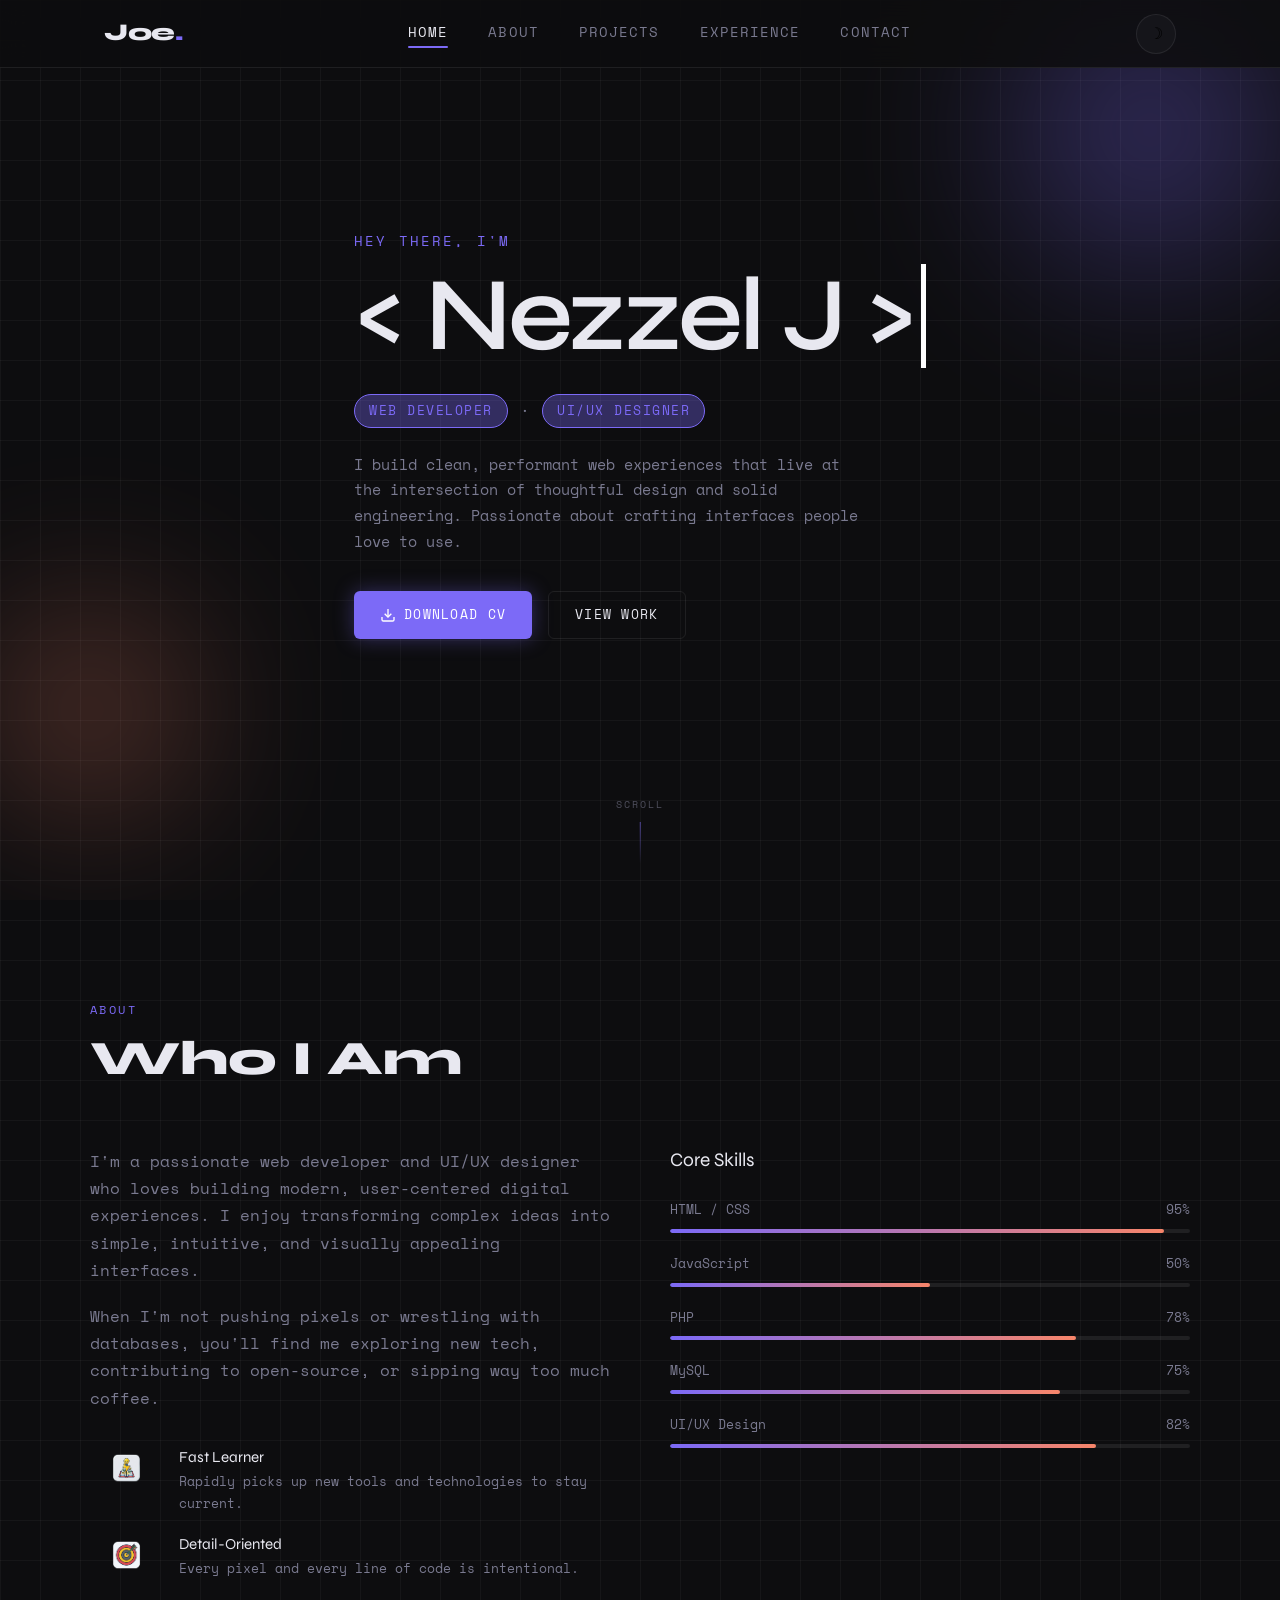
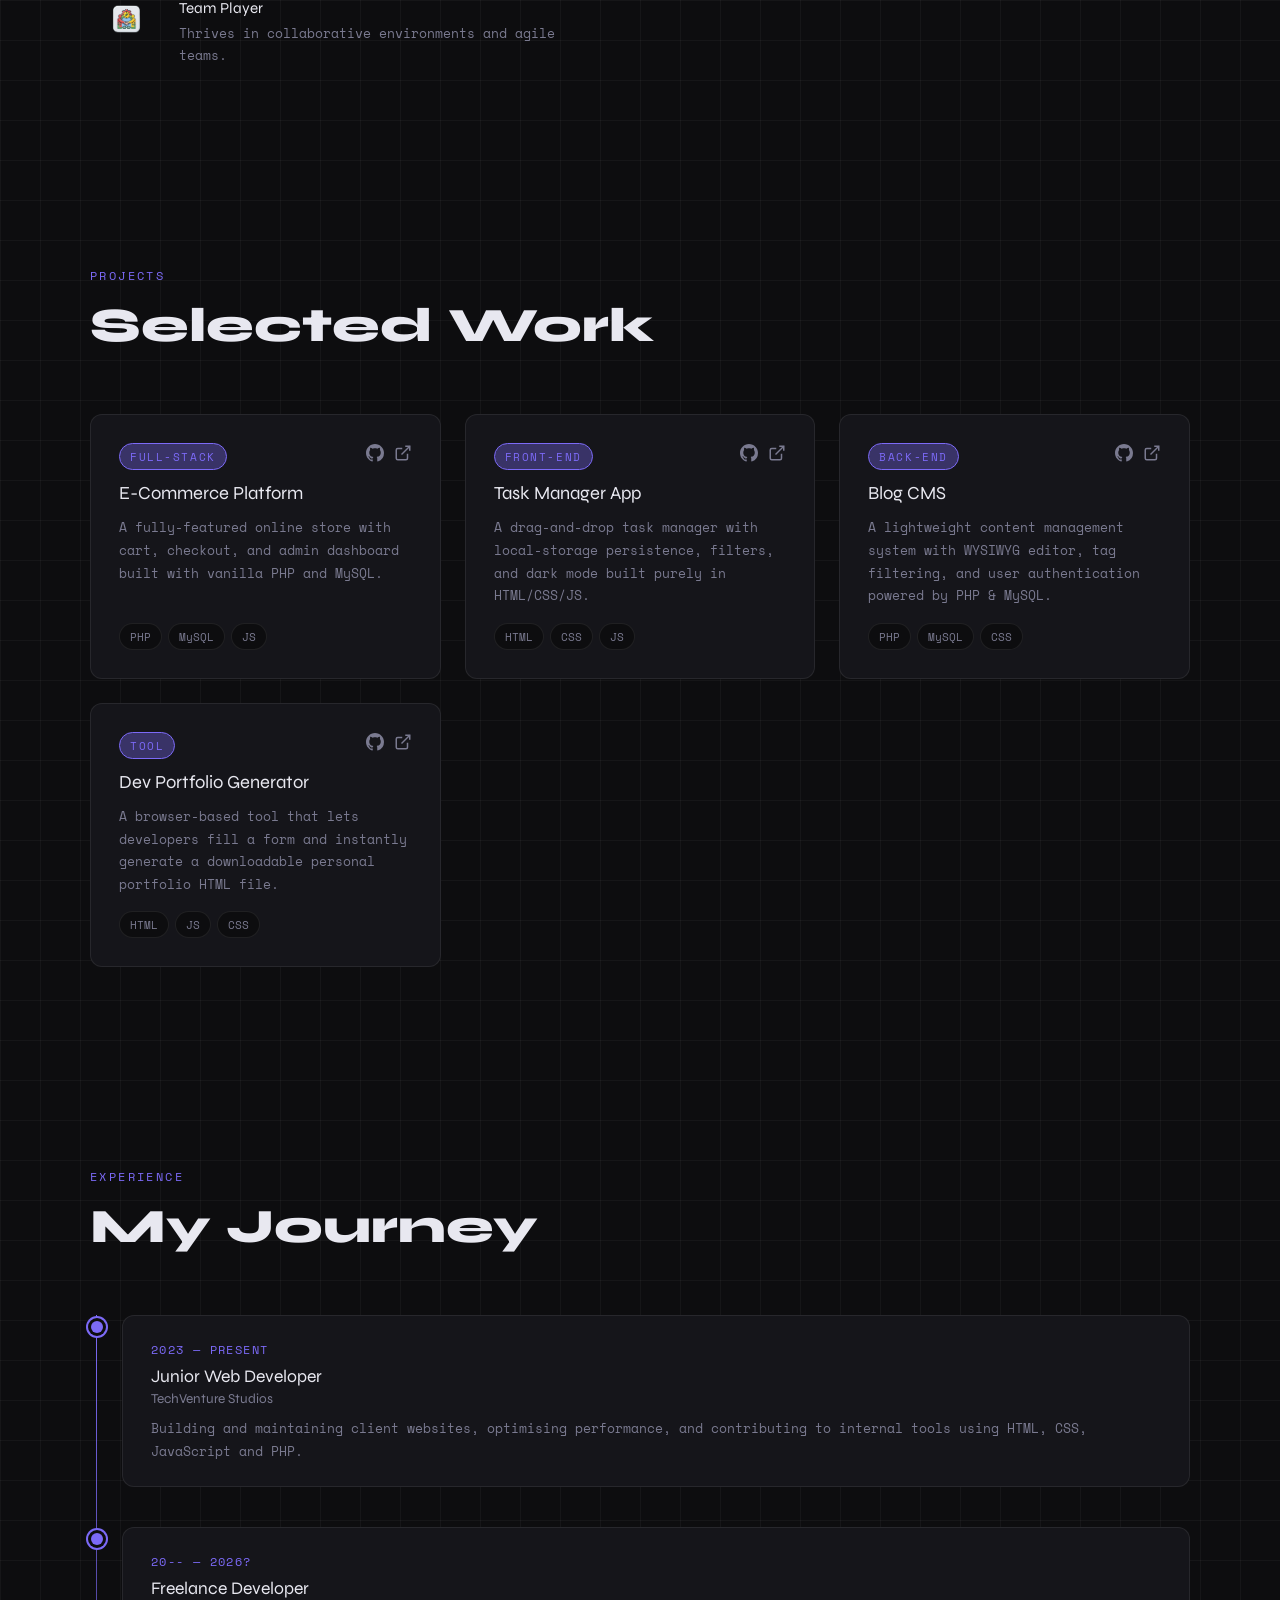
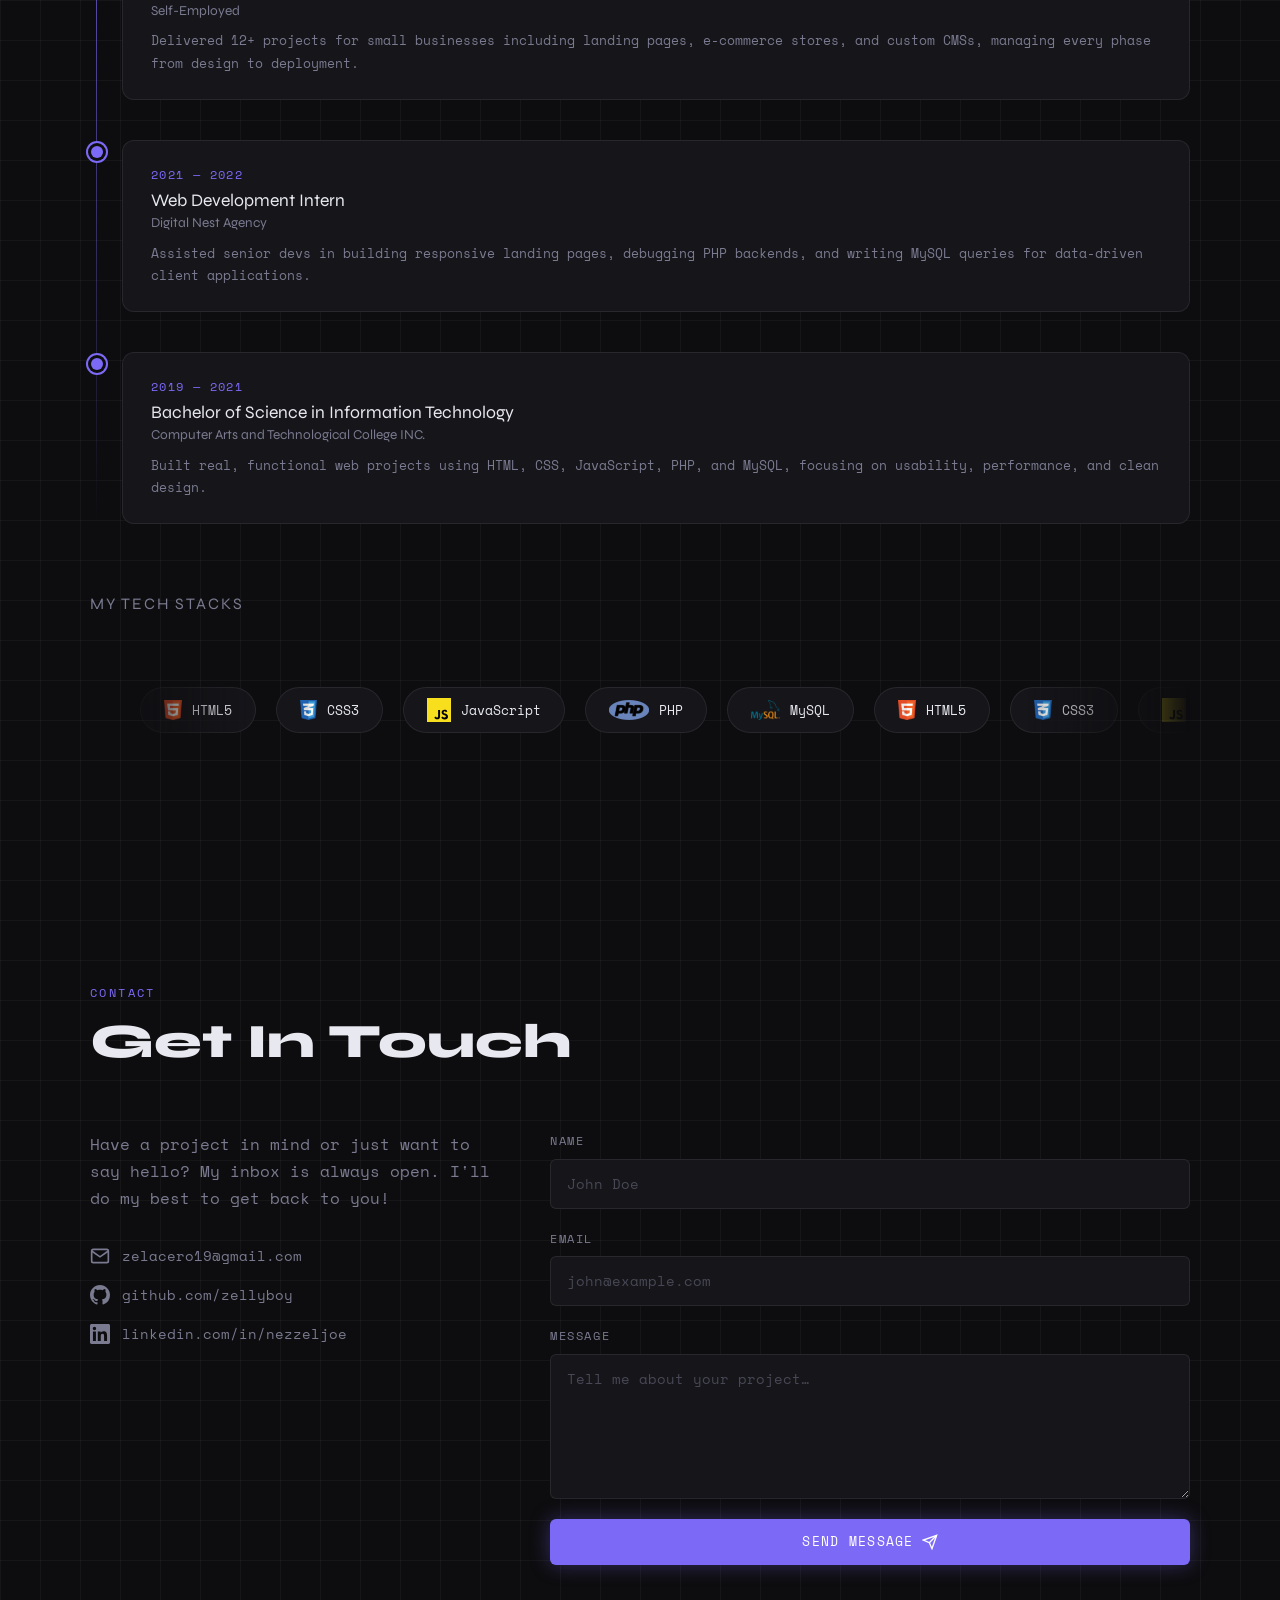
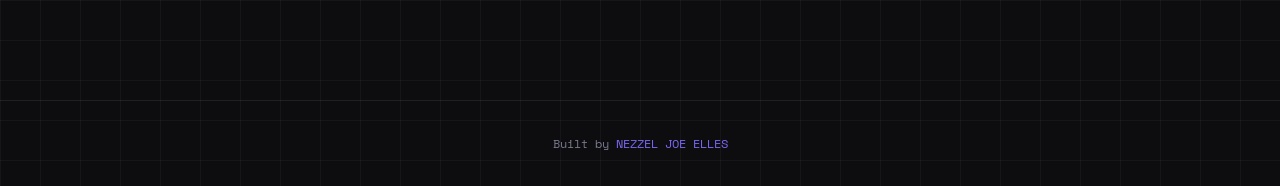
==== index.html @ ae34cb99 "Add files via upload" ====
<!DOCTYPE html>
<html lang="en" data-theme="dark">
<head>
  <meta charset="UTF-8" />
  <meta name="viewport" content="width=device-width, initial-scale=1.0" />
  <title>Nezzel — Portfolio</title>
  <link rel="preconnect" href="https://fonts.googleapis.com" />
  <link rel="preconnect" href="https://fonts.gstatic.com" crossorigin />
  <link href="https://fonts.googleapis.com/css2?family=Space+Mono:ital,wght@0,400;0,700;1,400&family=Syne:wght@400;600;700;800&display=swap" rel="stylesheet" />
  <link rel="stylesheet" href="style.css" />
</head>
<body>

  <!-- ========== NAVIGATION ========== -->
  <header class="navbar" id="navbar">
    <div class="nav-inner">
      <a href="#home" class="nav-logo">Joe<span class="accent">.</span></a>

      <!-- Desktop nav links -->
      <nav class="nav-links" id="nav-links">
        <a href="#home"       class="nav-link active">Home</a>
        <a href="#about"      class="nav-link">About</a>
        <a href="#projects"   class="nav-link">Projects</a>
        <a href="#experience" class="nav-link">Experience</a>
        <a href="#contact"    class="nav-link">Contact</a>
      </nav>

      <div class="nav-actions">
        <!-- Light / Dark toggle -->
        <button class="theme-toggle" id="themeToggle" aria-label="Toggle theme">
          <span class="toggle-icon sun">☀</span>
          <span class="toggle-icon moon">☽</span>
        </button>

        <!-- Hamburger for mobile -->
        <button class="hamburger" id="hamburger" aria-label="Open menu">
          <span></span><span></span><span></span>
        </button>
      </div>
    </div>
  </header>

  <!-- ========== HOME ========== -->
  <section class="section hero" id="home">
    <!-- Decorative blobs -->
    <div class="blob blob-1"></div>
    <div class="blob blob-2"></div>

    <div class="hero-content reveal">
      <p class="hero-greeting">Hey there, I'm</p>
      <h1 class="hero-name"> &lt; Nezzel J &gt;<span class="accent">_</span></h1>
      <div class="hero-role">
        <span class="role-tag">Web Developer</span>
        <span class="role-divider">·</span>
        <span class="role-tag">UI/UX Designer</span>
      </div>
      <p class="hero-bio">
        I build clean, performant web experiences that live at the intersection
        of thoughtful design and solid engineering. Passionate about crafting
        interfaces people love to use.
      </p>
      <div class="hero-actions">
        <a href="#" class="btn btn-primary" download>
          <svg width="16" height="16" viewBox="0 0 24 24" fill="none" stroke="currentColor" stroke-width="2"><path d="M21 15v4a2 2 0 0 1-2 2H5a2 2 0 0 1-2-2v-4"/><polyline points="7 10 12 15 17 10"/><line x1="12" y1="15" x2="12" y2="3"/></svg>
          Download CV
        </a>
        <a href="#projects" class="btn btn-outline">View Work</a>
      </div>
    </div>

    <!-- Scroll hint -->
    <div class="scroll-hint">
      <span>scroll</span>
      <div class="scroll-line"></div>
    </div>
  </section>

  <!-- ========== ABOUT ========== -->
  <section class="section" id="about">
    <div class="container">
      <div class="section-header reveal">
        <span class="section-label">About</span>
        <h2 class="section-title">Who I Am</h2>
      </div>

      <div class="about-grid">
        <div class="about-text reveal">
          <p>
            I'm a passionate web developer and UI/UX designer who loves building modern, user-centered digital experiences. I enjoy transforming complex ideas into simple, intuitive, and visually appealing interfaces.
          </p>
          <p>
            When I'm not pushing pixels or wrestling with databases, you'll find me exploring new
            tech, contributing to open-source, or sipping way too much coffee.
          </p>

          <div class="strengths">
            <div class="strength-item reveal">
              <!--<div class="strength-icon">⚡</div>-->
              <img src="src/fastlearner.png" style="height: 40px;" class="fastlearner-icon">
              <div>
                <h4>Fast Learner</h4>
                <p>Rapidly picks up new tools and technologies to stay current.</p>
              </div>
            </div>
            <div class="strength-item reveal">
              <!--<div class="strength-icon">🎯</div>-->
                <img src="src/detailoriented.png" style="height: 40px; margin: 0;" class="fastlearner-icon">
              <div>
                <h4>Detail-Oriented</h4>
                <p>Every pixel and every line of code is intentional.</p>
              </div>
            </div>
            <div class="strength-item reveal">
              <!--<div class="strength-icon">🤝</div>-->
                <img src="src/teamplayer.png" style="height: 40px;" class="fastlearner-icon">
              <div>
                <h4>Team Player</h4>
                <p>Thrives in collaborative environments and agile teams.</p>
              </div>
            </div>
          </div>
        </div>

        <div class="about-skills reveal">
          <h3>Core Skills</h3>
          <div class="skill-bars">
            <div class="skill-bar">
              <div class="skill-info"><span>HTML / CSS</span><span>95%</span></div>
              <div class="bar-track"><div class="bar-fill" data-width="95"></div></div>
            </div>
            <div class="skill-bar">
              <div class="skill-info"><span>JavaScript</span><span>50%</span></div>
              <div class="bar-track"><div class="bar-fill" data-width="50"></div></div>
            </div>
            <div class="skill-bar">
              <div class="skill-info"><span>PHP</span><span>78%</span></div>
              <div class="bar-track"><div class="bar-fill" data-width="78"></div></div>
            </div>
            <div class="skill-bar">
              <div class="skill-info"><span>MySQL</span><span>75%</span></div>
              <div class="bar-track"><div class="bar-fill" data-width="75"></div></div>
            </div>
            <div class="skill-bar">
              <div class="skill-info"><span>UI/UX Design</span><span>82%</span></div>
              <div class="bar-track"><div class="bar-fill" data-width="82"></div></div>
            </div>
          </div>
        </div>
      </div>
    </div>
  </section>

  <!-- ========== PROJECTS ========== -->
  <section class="section" id="projects">
    <div class="container">
      <div class="section-header reveal">
        <span class="section-label">Projects</span>
        <h2 class="section-title">Selected Work</h2>
      </div>

      <div class="projects-grid">

        <article class="project-card reveal">
          <div class="card-top">
            <span class="card-category">Full-Stack</span>
            <div class="card-links">
              <a href="#" aria-label="GitHub" class="card-icon-link">
                <svg width="18" height="18" viewBox="0 0 24 24" fill="currentColor"><path d="M12 0C5.37 0 0 5.37 0 12c0 5.31 3.435 9.795 8.205 11.385.6.105.825-.255.825-.57 0-.285-.015-1.23-.015-2.235-3.015.555-3.795-.735-4.035-1.41-.135-.345-.72-1.41-1.23-1.695-.42-.225-1.02-.78-.015-.795.945-.015 1.62.87 1.845 1.23 1.08 1.815 2.805 1.305 3.495.99.105-.78.42-1.305.765-1.605-2.67-.3-5.46-1.335-5.46-5.925 0-1.305.465-2.385 1.23-3.225-.12-.3-.54-1.53.12-3.18 0 0 1.005-.315 3.3 1.23.96-.27 1.98-.405 3-.405s2.04.135 3 .405c2.295-1.56 3.3-1.23 3.3-1.23.66 1.65.24 2.88.12 3.18.765.84 1.23 1.905 1.23 3.225 0 4.605-2.805 5.625-5.475 5.925.435.375.81 1.095.81 2.22 0 1.605-.015 2.895-.015 3.3 0 .315.225.69.825.57A12.02 12.02 0 0 0 24 12c0-6.63-5.37-12-12-12z"/></svg>
              </a>
              <a href="#" aria-label="Live demo" class="card-icon-link">
                <svg width="18" height="18" viewBox="0 0 24 24" fill="none" stroke="currentColor" stroke-width="2"><path d="M18 13v6a2 2 0 0 1-2 2H5a2 2 0 0 1-2-2V8a2 2 0 0 1 2-2h6"/><polyline points="15 3 21 3 21 9"/><line x1="10" y1="14" x2="21" y2="3"/></svg>
              </a>
            </div>
          </div>
          <h3>E-Commerce Platform</h3>
          <p>A fully-featured online store with cart, checkout, and admin dashboard built with vanilla PHP and MySQL.</p>
          <div class="card-tags">
            <span>PHP</span><span>MySQL</span><span>JS</span>
          </div>
        </article>

        <article class="project-card reveal">
          <div class="card-top">
            <span class="card-category">Front-End</span>
            <div class="card-links">
              <a href="#" aria-label="GitHub" class="card-icon-link">
                <svg width="18" height="18" viewBox="0 0 24 24" fill="currentColor"><path d="M12 0C5.37 0 0 5.37 0 12c0 5.31 3.435 9.795 8.205 11.385.6.105.825-.255.825-.57 0-.285-.015-1.23-.015-2.235-3.015.555-3.795-.735-4.035-1.41-.135-.345-.72-1.41-1.23-1.695-.42-.225-1.02-.78-.015-.795.945-.015 1.62.87 1.845 1.23 1.08 1.815 2.805 1.305 3.495.99.105-.78.42-1.305.765-1.605-2.67-.3-5.46-1.335-5.46-5.925 0-1.305.465-2.385 1.23-3.225-.12-.3-.54-1.53.12-3.18 0 0 1.005-.315 3.3 1.23.96-.27 1.98-.405 3-.405s2.04.135 3 .405c2.295-1.56 3.3-1.23 3.3-1.23.66 1.65.24 2.88.12 3.18.765.84 1.23 1.905 1.23 3.225 0 4.605-2.805 5.625-5.475 5.925.435.375.81 1.095.81 2.22 0 1.605-.015 2.895-.015 3.3 0 .315.225.69.825.57A12.02 12.02 0 0 0 24 12c0-6.63-5.37-12-12-12z"/></svg>
              </a>
              <a href="#" aria-label="Live demo" class="card-icon-link">
                <svg width="18" height="18" viewBox="0 0 24 24" fill="none" stroke="currentColor" stroke-width="2"><path d="M18 13v6a2 2 0 0 1-2 2H5a2 2 0 0 1-2-2V8a2 2 0 0 1 2-2h6"/><polyline points="15 3 21 3 21 9"/><line x1="10" y1="14" x2="21" y2="3"/></svg>
              </a>
            </div>
          </div>
          <h3>Task Manager App</h3>
          <p>A drag-and-drop task manager with local-storage persistence, filters, and dark mode built purely in HTML/CSS/JS.</p>
          <div class="card-tags">
            <span>HTML</span><span>CSS</span><span>JS</span>
          </div>
        </article>

        <article class="project-card reveal">
          <div class="card-top">
            <span class="card-category">Back-End</span>
            <div class="card-links">
              <a href="#" aria-label="GitHub" class="card-icon-link">
                <svg width="18" height="18" viewBox="0 0 24 24" fill="currentColor"><path d="M12 0C5.37 0 0 5.37 0 12c0 5.31 3.435 9.795 8.205 11.385.6.105.825-.255.825-.57 0-.285-.015-1.23-.015-2.235-3.015.555-3.795-.735-4.035-1.41-.135-.345-.72-1.41-1.23-1.695-.42-.225-1.02-.78-.015-.795.945-.015 1.62.87 1.845 1.23 1.08 1.815 2.805 1.305 3.495.99.105-.78.42-1.305.765-1.605-2.67-.3-5.46-1.335-5.46-5.925 0-1.305.465-2.385 1.23-3.225-.12-.3-.54-1.53.12-3.18 0 0 1.005-.315 3.3 1.23.96-.27 1.98-.405 3-.405s2.04.135 3 .405c2.295-1.56 3.3-1.23 3.3-1.23.66 1.65.24 2.88.12 3.18.765.84 1.23 1.905 1.23 3.225 0 4.605-2.805 5.625-5.475 5.925.435.375.81 1.095.81 2.22 0 1.605-.015 2.895-.015 3.3 0 .315.225.69.825.57A12.02 12.02 0 0 0 24 12c0-6.63-5.37-12-12-12z"/></svg>
              </a>
              <a href="#" aria-label="Live demo" class="card-icon-link">
                <svg width="18" height="18" viewBox="0 0 24 24" fill="none" stroke="currentColor" stroke-width="2"><path d="M18 13v6a2 2 0 0 1-2 2H5a2 2 0 0 1-2-2V8a2 2 0 0 1 2-2h6"/><polyline points="15 3 21 3 21 9"/><line x1="10" y1="14" x2="21" y2="3"/></svg>
              </a>
            </div>
          </div>
          <h3>Blog CMS</h3>
          <p>A lightweight content management system with WYSIWYG editor, tag filtering, and user authentication powered by PHP & MySQL.</p>
          <div class="card-tags">
            <span>PHP</span><span>MySQL</span><span>CSS</span>
          </div>
        </article>

        <article class="project-card reveal">
          <div class="card-top">
            <span class="card-category">Tool</span>
            <div class="card-links">
              <a href="#" aria-label="GitHub" class="card-icon-link">
                <svg width="18" height="18" viewBox="0 0 24 24" fill="currentColor"><path d="M12 0C5.37 0 0 5.37 0 12c0 5.31 3.435 9.795 8.205 11.385.6.105.825-.255.825-.57 0-.285-.015-1.23-.015-2.235-3.015.555-3.795-.735-4.035-1.41-.135-.345-.72-1.41-1.23-1.695-.42-.225-1.02-.78-.015-.795.945-.015 1.62.87 1.845 1.23 1.08 1.815 2.805 1.305 3.495.99.105-.78.42-1.305.765-1.605-2.67-.3-5.46-1.335-5.46-5.925 0-1.305.465-2.385 1.23-3.225-.12-.3-.54-1.53.12-3.18 0 0 1.005-.315 3.3 1.23.96-.27 1.98-.405 3-.405s2.04.135 3 .405c2.295-1.56 3.3-1.23 3.3-1.23.66 1.65.24 2.88.12 3.18.765.84 1.23 1.905 1.23 3.225 0 4.605-2.805 5.625-5.475 5.925.435.375.81 1.095.81 2.22 0 1.605-.015 2.895-.015 3.3 0 .315.225.69.825.57A12.02 12.02 0 0 0 24 12c0-6.63-5.37-12-12-12z"/></svg>
              </a>
              <a href="#" aria-label="Live demo" class="card-icon-link">
                <svg width="18" height="18" viewBox="0 0 24 24" fill="none" stroke="currentColor" stroke-width="2"><path d="M18 13v6a2 2 0 0 1-2 2H5a2 2 0 0 1-2-2V8a2 2 0 0 1 2-2h6"/><polyline points="15 3 21 3 21 9"/><line x1="10" y1="14" x2="21" y2="3"/></svg>
              </a>
            </div>
          </div>
          <h3>Dev Portfolio Generator</h3>
          <p>A browser-based tool that lets developers fill a form and instantly generate a downloadable personal portfolio HTML file.</p>
          <div class="card-tags">
            <span>HTML</span><span>JS</span><span>CSS</span>
          </div>
        </article>

      </div>
    </div>
  </section>

  <!-- ========== EXPERIENCE ========== -->
  <section class="section" id="experience">
    <div class="container">
      <div class="section-header reveal">
        <span class="section-label">Experience</span>
        <h2 class="section-title">My Journey</h2>
      </div>

      <!-- Timeline -->
      <div class="timeline">

        <div class="timeline-item reveal">
          <div class="timeline-dot"></div>
          <div class="timeline-card">
            <span class="timeline-date">2023 — Present</span>
            <h3>Junior Web Developer</h3>
            <h4>TechVenture Studios</h4>
            <p>Building and maintaining client websites, optimising performance, and contributing to internal tools using HTML, CSS, JavaScript and PHP.</p>
          </div>
        </div>

        <div class="timeline-item reveal">
          <div class="timeline-dot"></div>
          <div class="timeline-card">
            <span class="timeline-date">20-- — 2026?</span>
            <h3>Freelance Developer</h3>
            <h4>Self-Employed</h4>
            <p>Delivered 12+ projects for small businesses including landing pages, e-commerce stores, and custom CMSs, managing every phase from design to deployment.</p>
          </div>
        </div>

        <div class="timeline-item reveal">
          <div class="timeline-dot"></div>
          <div class="timeline-card">
            <span class="timeline-date">2021 — 2022</span>
            <h3>Web Development Intern</h3>
            <h4>Digital Nest Agency</h4>
            <p>Assisted senior devs in building responsive landing pages, debugging PHP backends, and writing MySQL queries for data-driven client applications.</p>
          </div>
        </div>

        <div class="timeline-item reveal">
          <div class="timeline-dot"></div>
          <div class="timeline-card">
            <span class="timeline-date">2019 — 2021</span>
            <h3>Bachelor of Science in Information Technology</h3>
            <h4>Computer Arts and Technological College INC.</h4>
            <p>Built real, functional web projects using HTML, CSS, JavaScript, PHP, and MySQL, focusing on usability, performance, and clean design.</p>
          </div>
        </div>

      </div><!-- /timeline -->

      <!-- ===== TECH STACK MARQUEE ===== -->
      <div class="techstack-wrap reveal">
        <h3 class="techstack-title">My Tech Stacks</h3>
        <div class="marquee-outer">
          <div class="marquee-track">
            <!-- Set 1 -->
            <div class="tech-chip">
              <!--<svg viewBox="0 0 32 32" width="24" height="24"><path fill="#e34f26" d="M5.9 27.2 3 3h26l-2.9 24.1L16 29z"/><path fill="#ef652a" d="M16 27.1V5.3h10.7L24.4 25.4z"/><path fill="#fff" d="M16 12.8h5.1l.4-4H16V4.8H26.1l-.1 1.1-1.2 13H16z"/><path fill="#ebebeb" d="M16 22.9l-.1.1-4.2-1.2-.3-3.1H7l.6 6.9 8.4 2.3v-5z"/><path fill="#fff" d="M20.8 17.6l-.5 5.2-4.3 1.2V29l8.4-2.3 1-10.1z"/><path fill="#ebebeb" d="M10.9 4.8H16v3.9H10.9zM10.5 9H16v4h-5.5z"/></svg> i removed this-->
              <img src="src/html.png" height="20px">
              HTML5
            </div>
            <div class="tech-chip">
             <!-- <svg viewBox="0 0 32 32" width="24" height="24"><path fill="#1572b6" d="M5.9 27.2 3 3h26l-2.9 24.2L16 29z"/><path fill="#33a9dc" d="M16 27.1V5.3h10.7L24.4 25.4z"/><path fill="#fff" d="M16 13H11.2l-.4-3.9H16V5.3H6.4l.1.9 1.1 12.7H16z"/><path fill="#ebebeb" d="M16 22.9l-.1.1-4.3-1.2-.3-3.5H7.5l.6 7 7.9 2.2v-4.6z"/><path fill="#fff" d="M16 18.9h4.4l-.4 4.1L16 24.2v4.5l7.9-2.1.9-11.8H16z"/></svg> -->
              <img src="src/css.png" height="20px">
             CSS3
            </div>
            <div class="tech-chip">
              <svg viewBox="0 0 32 32" width="24" height="24"><path fill="#f7df1e" d="M0 0h32v32H0z"/><path d="M21 24.5c.5.9 1.2 1.5 2.5 1.5 1 0 1.7-.5 1.7-1.2 0-.9-.7-1.2-1.9-1.7l-.6-.3c-1.9-.8-3.2-1.8-3.2-3.9 0-2 1.5-3.4 3.9-3.4 1.7 0 2.9.6 3.8 2.1l-2 1.3c-.5-.9-1-1.2-1.8-1.2s-1.3.5-1.3 1.2c0 .8.5 1.1 1.7 1.6l.6.3c2.3 1 3.6 2 3.6 4.1 0 2.4-1.8 3.7-4.3 3.7-2.4 0-3.9-1.2-4.7-2.7zm-9.3.2c.4.7.8 1.3 1.7 1.3.9 0 1.4-.3 1.4-1.6V16h2.6v8.5c0 2.7-1.5 3.9-3.8 3.9-2 0-3.2-1.1-3.8-2.4z"/></svg>
             <!-- <img src="js.png" height="20px"> -->
              JavaScript
            </div>
            <div class="tech-chip">
              <!--<svg viewBox="0 0 32 32" width="24" height="24"><path fill="#777bb3" d="M16 3C8.8 3 8.8 3 16 3s13 5.8 13 13-5.8 13-13 13S3 22.1 3 16 8.9 5 16 5zM8 11v10h2v-3.7h1.8c1.8 0 3.2-1.4 3.2-3.2S13.6 11 11.8 11H8zm2 1.9h1.8c.7 0 1.2.6 1.2 1.3s-.5 1.2-1.2 1.2H10V12.9zm6 0h2l1 5h.1l1-5h2l-1.8 8h-2.5zm7.5-1.9v10h2v-3.7h1.8c1.8 0 3.2-1.4 3.2-3.2S27.3 11 25.5 11h-4.2l1.2 1.9zm1.3 0h1.5c.7 0 1.2.6 1.2 1.3s-.5 1.2-1.2 1.2h-1.5v-2.5z"/></svg> -->
              <img src="src/php.png" height="20px">
              PHP
            </div>
            <div class="tech-chip">
              <!--<svg viewBox="0 0 32 32" width="24" height="24"><path fill="#00618a" d="M16 3C8.8 3 3 8.8 3 16s5.8 13 13 13 13-5.8 13-13S23.2 3 16 3zm5.8 9.1c-.1.5-.4 1-.8 1.3-.5.3-1.1.4-1.9.3-.5 0-.8-.1-1-.3-.2-.2-.2-.3-.2-.5 0-.3.1-.5.3-.7.2-.2.6-.3 1.1-.3.6 0 1 .1 1.3.4.3.2.4.5.3.8h1.7c.1-.8-.1-1.4-.7-1.9-.5-.5-1.3-.7-2.4-.7-1.1 0-1.9.2-2.5.7-.6.5-.9 1.1-.9 1.9 0 .5.2 1 .6 1.4.4.4 1 .7 1.8.9l1.1.3c.5.1.9.3 1.1.5.2.2.3.4.3.6 0 .3-.1.6-.4.8-.3.2-.7.3-1.2.3-.7 0-1.2-.2-1.5-.5-.2-.2-.3-.5-.2-.8h-1.7c-.1.9.2 1.6.8 2.1.6.5 1.5.8 2.7.8 1.2 0 2.2-.3 2.9-.9.7-.6 1-1.3.9-2.1 0-.5-.2-.9-.5-1.3-.4-.4-1-.7-1.8-.9l-1.1-.3c-.5-.1-.8-.3-1-.5-.2-.2-.3-.4-.3-.6 0-.3.1-.5.4-.7.2-.1.5-.2.9-.2.5 0 .9.1 1.1.3.2.2.3.4.3.6h1.9v.1zm-12.1 4.3l-.9-5.3h-2l1.5 8h1.9l1.6-5.4 1.5 5.4H15l1.7-8h-2l-.9 5.3-1.5-5.3h-1.6z"/></svg> -->
              <img src="src/mysql.png" height="20px">
              MySQL
            </div>
            <!-- Set 2 (duplicate for seamless loop) -->
            <div class="tech-chip">
              <!--<svg viewBox="0 0 32 32" width="24" height="24"><path fill="#e34f26" d="M5.9 27.2 3 3h26l-2.9 24.1L16 29z"/><path fill="#ef652a" d="M16 27.1V5.3h10.7L24.4 25.4z"/><path fill="#fff" d="M16 12.8h5.1l.4-4H16V4.8H26.1l-.1 1.1-1.2 13H16z"/><path fill="#ebebeb" d="M16 22.9l-.1.1-4.2-1.2-.3-3.1H7l.6 6.9 8.4 2.3v-5z"/><path fill="#fff" d="M20.8 17.6l-.5 5.2-4.3 1.2V29l8.4-2.3 1-10.1z"/><path fill="#ebebeb" d="M10.9 4.8H16v3.9H10.9zM10.5 9H16v4h-5.5z"/></svg> i removed this-->
              <img src="src/html.png" height="20px">
              HTML5
            </div>
            <div class="tech-chip">
             <!-- <svg viewBox="0 0 32 32" width="24" height="24"><path fill="#1572b6" d="M5.9 27.2 3 3h26l-2.9 24.2L16 29z"/><path fill="#33a9dc" d="M16 27.1V5.3h10.7L24.4 25.4z"/><path fill="#fff" d="M16 13H11.2l-.4-3.9H16V5.3H6.4l.1.9 1.1 12.7H16z"/><path fill="#ebebeb" d="M16 22.9l-.1.1-4.3-1.2-.3-3.5H7.5l.6 7 7.9 2.2v-4.6z"/><path fill="#fff" d="M16 18.9h4.4l-.4 4.1L16 24.2v4.5l7.9-2.1.9-11.8H16z"/></svg> -->
              <img src="src/css.png" height="20px">
             CSS3
            </div>
            <div class="tech-chip">
              <svg viewBox="0 0 32 32" width="24" height="24"><path fill="#f7df1e" d="M0 0h32v32H0z"/><path d="M21 24.5c.5.9 1.2 1.5 2.5 1.5 1 0 1.7-.5 1.7-1.2 0-.9-.7-1.2-1.9-1.7l-.6-.3c-1.9-.8-3.2-1.8-3.2-3.9 0-2 1.5-3.4 3.9-3.4 1.7 0 2.9.6 3.8 2.1l-2 1.3c-.5-.9-1-1.2-1.8-1.2s-1.3.5-1.3 1.2c0 .8.5 1.1 1.7 1.6l.6.3c2.3 1 3.6 2 3.6 4.1 0 2.4-1.8 3.7-4.3 3.7-2.4 0-3.9-1.2-4.7-2.7zm-9.3.2c.4.7.8 1.3 1.7 1.3.9 0 1.4-.3 1.4-1.6V16h2.6v8.5c0 2.7-1.5 3.9-3.8 3.9-2 0-3.2-1.1-3.8-2.4z"/></svg>
             <!-- <img src="js.png" height="20px"> -->
              JavaScript
            </div>
            <div class="tech-chip">
              <!--<svg viewBox="0 0 32 32" width="24" height="24"><path fill="#777bb3" d="M16 3C8.8 3 8.8 3 16 3s13 5.8 13 13-5.8 13-13 13S3 22.1 3 16 8.9 5 16 5zM8 11v10h2v-3.7h1.8c1.8 0 3.2-1.4 3.2-3.2S13.6 11 11.8 11H8zm2 1.9h1.8c.7 0 1.2.6 1.2 1.3s-.5 1.2-1.2 1.2H10V12.9zm6 0h2l1 5h.1l1-5h2l-1.8 8h-2.5zm7.5-1.9v10h2v-3.7h1.8c1.8 0 3.2-1.4 3.2-3.2S27.3 11 25.5 11h-4.2l1.2 1.9zm1.3 0h1.5c.7 0 1.2.6 1.2 1.3s-.5 1.2-1.2 1.2h-1.5v-2.5z"/></svg> -->
              <img src="src/php.png" height="20px">
              PHP
            </div>
            <div class="tech-chip">
              <!--<svg viewBox="0 0 32 32" width="24" height="24"><path fill="#00618a" d="M16 3C8.8 3 3 8.8 3 16s5.8 13 13 13 13-5.8 13-13S23.2 3 16 3zm5.8 9.1c-.1.5-.4 1-.8 1.3-.5.3-1.1.4-1.9.3-.5 0-.8-.1-1-.3-.2-.2-.2-.3-.2-.5 0-.3.1-.5.3-.7.2-.2.6-.3 1.1-.3.6 0 1 .1 1.3.4.3.2.4.5.3.8h1.7c.1-.8-.1-1.4-.7-1.9-.5-.5-1.3-.7-2.4-.7-1.1 0-1.9.2-2.5.7-.6.5-.9 1.1-.9 1.9 0 .5.2 1 .6 1.4.4.4 1 .7 1.8.9l1.1.3c.5.1.9.3 1.1.5.2.2.3.4.3.6 0 .3-.1.6-.4.8-.3.2-.7.3-1.2.3-.7 0-1.2-.2-1.5-.5-.2-.2-.3-.5-.2-.8h-1.7c-.1.9.2 1.6.8 2.1.6.5 1.5.8 2.7.8 1.2 0 2.2-.3 2.9-.9.7-.6 1-1.3.9-2.1 0-.5-.2-.9-.5-1.3-.4-.4-1-.7-1.8-.9l-1.1-.3c-.5-.1-.8-.3-1-.5-.2-.2-.3-.4-.3-.6 0-.3.1-.5.4-.7.2-.1.5-.2.9-.2.5 0 .9.1 1.1.3.2.2.3.4.3.6h1.9v.1zm-12.1 4.3l-.9-5.3h-2l1.5 8h1.9l1.6-5.4 1.5 5.4H15l1.7-8h-2l-.9 5.3-1.5-5.3h-1.6z"/></svg> -->
              <img src="src/mysql.png" height="20px">
              MySQL
            </div>
          </div>
        </div>
      </div><!-- /techstack -->

    </div>
  </section>

  <!-- ========== CONTACT ========== -->
  <section class="section" id="contact">
    <div class="container">
      <div class="section-header reveal">
        <span class="section-label">Contact</span>
        <h2 class="section-title">Get In Touch</h2>
      </div>

      <div class="contact-grid">
        <div class="contact-info reveal">
          <p>Have a project in mind or just want to say hello? My inbox is always open. I'll do my best to get back to you!</p>
          <div class="contact-links">
            <a href="mailto:zelacero19@gmail.com" class="contact-link">
              <svg width="20" height="20" viewBox="0 0 24 24" fill="none" stroke="currentColor" stroke-width="2"><path d="M4 4h16c1.1 0 2 .9 2 2v12c0 1.1-.9 2-2 2H4c-1.1 0-2-.9-2-2V6c0-1.1.9-2 2-2z"/><polyline points="22,6 12,13 2,6"/></svg>
              zelacero19@gmail.com
            </a>
            <a href="#" class="contact-link">
              <svg width="20" height="20" viewBox="0 0 24 24" fill="currentColor"><path d="M12 0C5.37 0 0 5.37 0 12c0 5.31 3.435 9.795 8.205 11.385.6.105.825-.255.825-.57 0-.285-.015-1.23-.015-2.235-3.015.555-3.795-.735-4.035-1.41-.135-.345-.72-1.41-1.23-1.695-.42-.225-1.02-.78-.015-.795.945-.015 1.62.87 1.845 1.23 1.08 1.815 2.805 1.305 3.495.99.105-.78.42-1.305.765-1.605-2.67-.3-5.46-1.335-5.46-5.925 0-1.305.465-2.385 1.23-3.225-.12-.3-.54-1.53.12-3.18 0 0 1.005-.315 3.3 1.23.96-.27 1.98-.405 3-.405s2.04.135 3 .405c2.295-1.56 3.3-1.23 3.3-1.23.66 1.65.24 2.88.12 3.18.765.84 1.23 1.905 1.23 3.225 0 4.605-2.805 5.625-5.475 5.925.435.375.81 1.095.81 2.22 0 1.605-.015 2.895-.015 3.3 0 .315.225.69.825.57A12.02 12.02 0 0 0 24 12c0-6.63-5.37-12-12-12z"/></svg>
              github.com/zellyboy
            </a>
            <a href="#" class="contact-link">
              <svg width="20" height="20" viewBox="0 0 24 24" fill="currentColor"><path d="M20.447 20.452h-3.554v-5.569c0-1.328-.027-3.037-1.852-3.037-1.853 0-2.136 1.445-2.136 2.939v5.667H9.351V9h3.414v1.561h.046c.477-.9 1.637-1.85 3.37-1.85 3.601 0 4.267 2.37 4.267 5.455v6.286zM5.337 7.433a2.062 2.062 0 0 1-2.063-2.065 2.064 2.064 0 1 1 2.063 2.065zm1.782 13.019H3.555V9h3.564v11.452zM22.225 0H1.771C.792 0 0 .774 0 1.729v20.542C0 23.227.792 24 1.771 24h20.451C23.2 24 24 23.227 24 22.271V1.729C24 .774 23.2 0 22.222 0h.003z"/></svg>
              linkedin.com/in/nezzeljoe
            </a>
          </div>
        </div>

        <form class="contact-form reveal" id="contactForm" novalidate>
          <div class="form-group">
            <label for="name">Name</label>
            <input type="text" id="name" name="name" placeholder="John Doe" required />
          </div>
          <div class="form-group">
            <label for="email">Email</label>
            <input type="email" id="email" name="email" placeholder="john@example.com" required />
          </div>
          <div class="form-group">
            <label for="message">Message</label>
            <textarea id="message" name="message" rows="5" placeholder="Tell me about your project…" required></textarea>
          </div>
          <button type="submit" class="btn btn-primary btn-full">
            Send Message
            <svg width="16" height="16" viewBox="0 0 24 24" fill="none" stroke="currentColor" stroke-width="2"><line x1="22" y1="2" x2="11" y2="13"/><polygon points="22 2 15 22 11 13 2 9 22 2"/></svg>
          </button>
          <p class="form-status" id="formStatus"></p>
        </form>
      </div>
    </div>
  </section>

  <!-- ========== FOOTER ========== -->
  <footer class="footer">
    <p>Built by <span class="accent">NEZZEL JOE ELLES</span></p>
  </footer>

  <script src="script.js"></script>
</body>
</html>
---- style.css ----
/* =============================================
   NEZZEL PORTFOLIO — style.css
   Sections:
   1. CSS Variables (theme tokens)
   2. Reset & Base
   3. Typography
   4. Layout Helpers
   5. Navigation
   6. Hero Section
   7. About Section
   8. Projects Section
   9. Experience & Timeline
   10. Tech Stack Marquee
   11. Contact Section
   12. Footer
   13. Animations & Reveal
   14. Responsive
   ============================================= */


/* ── 1. CSS VARIABLES ──────────────────────── */
:root {
  /* Dark theme defaults */
  --bg:          #0d0d0f;
  --bg-card:     #15151a;
  --bg-nav:      rgba(13, 13, 15, 0.85);
  --border:      rgba(255, 255, 255, 0.08);
  --text:        #e8e8f0;
  --text-muted:  #7a7a90;
  --accent:      #7c6af7;
  --accent-glow: rgba(124, 106, 247, 0.35);
  --accent2:     #f7856a;

  --grid-line: rgba(255, 255, 255, 0.04);
  --shadow:    0 4px 24px rgba(0, 0, 0, 0.5);
  --shadow-sm: 0 2px 8px  rgba(0, 0, 0, 0.4);

  --radius:    12px;
  --radius-sm: 6px;

  --nav-h: 68px;

  --font-heading: 'Syne', sans-serif;
  --font-mono:    'Space Mono', monospace;
}

/* Light theme overrides */
[data-theme="light"] {
  --bg:          #f5f5f8;
  --bg-card:     #ffffff;
  --bg-nav:      rgba(245, 245, 248, 0.90);
  --border:      rgba(0, 0, 0, 0.09);
  --text:        #1a1a28;
  --text-muted:  #6b6b80;
  --grid-line:   rgba(0, 0, 0, 0.04);
  --shadow:    0 4px 24px rgba(0, 0, 0, 0.1);
  --shadow-sm: 0 2px 8px  rgba(0, 0, 0, 0.08);
}


/* ── 2. RESET & BASE ───────────────────────── */
*, *::before, *::after { box-sizing: border-box; margin: 0; padding: 0; }

html {
  scroll-behavior: smooth;
  font-size: 16px;
}

body {
  font-family: var(--font-mono);
  background-color: var(--bg);
  color: var(--text);
  line-height: 1.7;
  transition: background-color .35s, color .35s;
  overflow-x: hidden;

  /* Subtle dot-grid background */
  background-image:
    linear-gradient(var(--grid-line) 1px, transparent 1px),
    linear-gradient(90deg, var(--grid-line) 1px, transparent 1px);
  background-size: 40px 40px;
}

a { color: inherit; text-decoration: none; }
img { max-width: 100%; display: block; }
button { cursor: pointer; border: none; background: none; font: inherit; }
ul { list-style: none; }


/* ── 3. TYPOGRAPHY ─────────────────────────── */
h1, h2, h3, h4 {
  font-family: var(--font-heading);
  font-weight: 100;
  line-height: 1.2;
  color: var(--text);
}


/* ── 4. LAYOUT HELPERS ─────────────────────── */
.container {
  width: 90%;
  max-width: 1100px;
  margin: 0 auto;
}

.section {
  padding: 100px 0;
  position: relative;
}

.section-header {
  margin-bottom: 60px;
}

.section-label {
  font-family: var(--font-mono);
  font-size: .75rem;
  letter-spacing: .2em;
  text-transform: uppercase;
  color: var(--accent);
  display: block;
  margin-bottom: 10px;
}

.section-title {
  font-size: clamp(2rem, 5vw, 3rem);
  font-weight: 800;
}


/* ── 5. NAVIGATION ─────────────────────────── */
.navbar {
  position: fixed;
  top: 0; left: 0; right: 0;
  height: var(--nav-h);
  z-index: 100;
  background: var(--bg-nav);
  backdrop-filter: blur(14px);
  -webkit-backdrop-filter: blur(14px);
  border-bottom: 1px solid var(--border);
  transition: background .35s, border-color .35s;
}

.nav-inner {
  display: flex;
  align-items: center;
  justify-content: space-between;
  height: 100%;
  max-width: 1200px;
  margin: 0 auto;
  padding: 0 5%;
}

.nav-logo {
  font-family: var(--font-heading);
  font-size: 1.5rem;
  font-weight: 800;
  letter-spacing: -.02em;
  transition: opacity .2s;
}
.nav-logo:hover { opacity: .75; }

.nav-links {
  display: flex;
  gap: 2.5rem;
}

.nav-link {
  font-size: .85rem;
  letter-spacing: .08em;
  text-transform: uppercase;
  color: var(--text-muted);
  position: relative;
  padding-bottom: 2px;
  transition: color .2s;
}
.nav-link::after {
  content: '';
  position: absolute;
  bottom: -2px; left: 0;
  width: 0; height: 2px;
  background: var(--accent);
  border-radius: 99px;
  transition: width .25s ease;
}
.nav-link:hover,
.nav-link.active { color: var(--text); }
.nav-link:hover::after,
.nav-link.active::after { width: 100%; }

/* Nav Actions */
.nav-actions { display: flex; align-items: center; gap: 1rem; }

/* Theme toggle */
.theme-toggle {
  width: 40px; height: 40px;
  border-radius: 50%;
  border: 1px solid var(--border);
  background: var(--bg-card);
  display: flex; align-items: center; justify-content: center;
  font-size: 1rem;
  transition: background .2s, border-color .2s, transform .2s;
  position: relative;
  overflow: hidden;
}
.theme-toggle:hover { transform: rotate(20deg); }

.toggle-icon {
  position: absolute;
  transition: opacity .3s, transform .3s;
}
/* Dark mode: show moon, hide sun */
[data-theme="dark"] .sun  { opacity: 0; transform: scale(.5); }
[data-theme="dark"] .moon { opacity: 1; transform: scale(1); }
/* Light mode: show sun, hide moon */
[data-theme="light"] .sun  { opacity: 1; transform: scale(1); }
[data-theme="light"] .moon { opacity: 0; transform: scale(.5); }

/* Hamburger */
.hamburger {
  display: none;
  flex-direction: column;
  gap: 5px;
  padding: 6px;
}
.hamburger span {
  display: block;
  width: 22px; height: 2px;
  background: var(--text);
  border-radius: 99px;
  transition: transform .3s, opacity .3s;
}
.hamburger.open span:nth-child(1) { transform: translateY(7px) rotate(45deg); }
.hamburger.open span:nth-child(2) { opacity: 0; }
.hamburger.open span:nth-child(3) { transform: translateY(-7px) rotate(-45deg); }


/* ── 6. HERO SECTION ───────────────────────── */
.hero {
  min-height: 100vh;
  display: flex;
  align-items: center;
  justify-content: center;
  padding-top: var(--nav-h);
  overflow: hidden;
}

/* Decorative blobs */
.blob {
  position: absolute;
  border-radius: 50%;
  filter: blur(80px);
  pointer-events: none;
  opacity: .45;
  animation: float 8s ease-in-out infinite alternate;
}
.blob-1 {
  width: 420px; height: 420px;
  background: radial-gradient(circle, var(--accent) 0%, transparent 70%);
  top: -80px; right: -80px;
}
.blob-2 {
  width: 300px; height: 300px;
  background: radial-gradient(circle, var(--accent2) 0%, transparent 70%);
  bottom: 40px; left: -60px;
  animation-delay: -4s;
}

@keyframes float {
  from { transform: translate(0,0) scale(1); }
  to   { transform: translate(20px, 30px) scale(1.07); }
}

.hero-content {
  position: relative;
  z-index: 1;
  max-width: 700px;
  padding: 0 5%;
}

.hero-greeting {
  font-size: .9rem;
  letter-spacing: .15em;
  text-transform: uppercase;
  color: var(--accent);
  margin-bottom: 10px;
}


/* My typing animation */
.hero-name {
  font-size: clamp(3.5rem, 10vw, 6.5rem);
  font-weight: 600;
  letter-spacing: -.04em;
  line-height: 1;
  margin-bottom: 18px;
  
  /* Layout Logic */
  display: inline-block;
  overflow: hidden;
  white-space: nowrap;
  width: 0;
  
  /* the Secret Sauce: A multi-part animation */
  /* 1. typing: reveals the width in steps */
  /* 2. fade: adds a smooth opacity transition */
  /* 3. blink: the cursor effect */
  animation: 
    typing 2s steps(6, end) forwards,
    soft-reveal 2s ease-out forwards,
    blink 0.8s step-end infinite;
  
  border-right: 5px solid #fff; /* The cursor */
}
.hero-name:hover {
  color: #dac1c1; /* bloody red text */
  padding: 5px; /* smooth padding increase */
  
  /* X-ray / negative effect with transparency */
  filter: invert(1) contrast(1.2) brightness(1.1); 
  cursor: pointer;

  text-shadow: 0 0 5px #ff0000, 0 0 10px #ff0000; /* optional glowing effect */
}

/* 1. Reveal the width character by character */
@keyframes typing {
  from { width: 0; }
  to { width: 100%; }
}

/* 2. Smooth out the 'pop' of each letter */
@keyframes soft-reveal {
  0% { opacity: 0; filter: blur(4px); }
  20% { opacity: 1; filter: blur(0); }
  100% { opacity: 1; filter: blur(0); }
}

/* 3. Cursor blinking */
@keyframes blink {
  from, to { border-color: transparent; }
  10% { border-color: rgb(99, 93, 151); } /* Change to your accent color */
}

.hero-role {
  display: flex;
  flex-wrap: wrap;
  align-items: center;
  gap: .75rem;
  margin-bottom: 24px;
}

.role-tag {
  font-size: .8rem;
  letter-spacing: .12em;
  text-transform: uppercase;
  padding: 5px 14px;
  border-radius: 99px;
  border: 1px solid var(--accent);
  color: var(--accent);
  background: var(--accent-glow);
}

.role-divider { color: var(--text-muted); }

.hero-bio {
  color: var(--text-muted);
  font-size: .95rem;
  max-width: 520px;
  margin-bottom: 36px;
}

.hero-actions { display: flex; gap: 1rem; flex-wrap: wrap; }

/* Buttons */
.btn {
  display: inline-flex;
  align-items: center;
  gap: .5rem;
  font-family: var(--font-mono);
  font-size: .8rem;
  letter-spacing: .1em;
  text-transform: uppercase;
  padding: 12px 26px;
  border-radius: var(--radius-sm);
  transition: transform .2s, box-shadow .2s, background .2s, color .2s, border-color .2s;
}
.btn:hover { transform: translateY(-2px); }

.btn-primary {
  background: var(--accent);
  color: #fff;
  box-shadow: 0 0 20px var(--accent-glow);
}
.btn-primary:hover { box-shadow: 0 0 32px var(--accent-glow); }

.btn-outline {
  border: 1px solid var(--border);
  color: var(--text);
  background: transparent;
}
.btn-outline:hover { border-color: var(--accent); color: var(--accent); }

.btn-full { width: 100%; justify-content: center; }

/* Scroll hint */
.scroll-hint {
  position: absolute;
  bottom: 36px; left: 50%;
  transform: translateX(-50%);
  display: flex;
  flex-direction: column;
  align-items: center;
  gap: 8px;
  font-size: .65rem;
  letter-spacing: .2em;
  text-transform: uppercase;
  color: var(--text-muted);
  opacity: .6;
}
.scroll-line {
  width: 1px;
  height: 42px;
  background: linear-gradient(to bottom, var(--accent), transparent);
  animation: scrollDrop 1.8s ease-in-out infinite;
}
@keyframes scrollDrop {
  0%, 100% { transform: scaleY(0); transform-origin: top; }
  50%       { transform: scaleY(1); transform-origin: top; }
}


/* ── 7. ABOUT SECTION ──────────────────────── */
.about-grid {
  display: grid;
  grid-template-columns: 1fr 1fr;
  gap: 60px;
  align-items: start;
}

.about-text p {
  color: var(--text-muted);
  margin-bottom: 1.2rem;
}

/* Strengths */
.strengths { margin-top: 36px; display: flex; flex-direction: column; gap: 20px; }

.strength-item {
  display: flex;
  gap: 16px;
  align-items: flex-start;
}
/* tempo-removed 
.fastlearner-icon {
  font-size: 1.4rem;
  width: 44px; height: 44px;
  flex-shrink: 0;
  display: flex; align-items: center; justify-content: center;
  background: var(--bg-card);
  border: 1px solid var(--border);
  border-radius: var(--radius-sm);
}
*/
.strength-item h4 {
  font-size: .95rem;
  margin-bottom: 4px;
}
.strength-item p {
  font-size: .82rem;
  color: var(--text-muted);
  margin: 0;
}

/* Skill bars */
.about-skills h3 {
  font-size: 1.2rem;
  margin-bottom: 28px;
}

.skill-bars { display: flex; flex-direction: column; gap: 20px; }

.skill-info {
  display: flex;
  justify-content: space-between;
  font-size: .8rem;
  margin-bottom: 8px;
  color: var(--text-muted);
}

.bar-track {
  height: 4px;
  background: var(--border);
  border-radius: 99px;
  overflow: hidden;
}

.bar-fill {
  height: 100%;
  width: 0;                 /* animated by JS */
  background: linear-gradient(90deg, var(--accent), var(--accent2));
  border-radius: 99px;
  transition: width 1.2s cubic-bezier(.25, .8, .25, 1);
}


/* ── 8. PROJECTS SECTION ───────────────────── */
.projects-grid {
  display: grid;
  grid-template-columns: repeat(auto-fill, minmax(280px, 1fr));
  gap: 24px;
}

.project-card {
  background: var(--bg-card);
  border: 1px solid var(--border);
  border-radius: var(--radius);
  padding: 28px;
  display: flex;
  flex-direction: column;
  gap: 12px;
  transition: transform .25s, box-shadow .25s, border-color .25s;
}
.project-card:hover {
  transform: translateY(-4px);
  box-shadow: var(--shadow);
  border-color: var(--accent);
}

.card-top {
  display: flex;
  align-items: center;
  justify-content: space-between;
}

.card-category {
  font-size: .7rem;
  letter-spacing: .14em;
  text-transform: uppercase;
  color: var(--accent);
  background: var(--accent-glow);
  border: 1px solid var(--accent);
  padding: 3px 10px;
  border-radius: 99px;
}

.card-links { display: flex; gap: 10px; }

.card-icon-link {
  color: var(--text-muted);
  transition: color .2s, transform .2s;
}
.card-icon-link:hover { color: var(--accent); transform: translateY(-2px); }

.project-card h3 {
  font-size: 1.15rem;
}

.project-card p {
  font-size: .83rem;
  color: var(--text-muted);
  flex: 1;
}

.card-tags {
  display: flex;
  flex-wrap: wrap;
  gap: 6px;
  margin-top: 4px;
}

.card-tags span {
  font-size: .7rem;
  padding: 3px 10px;
  border-radius: 99px;
  background: var(--bg);
  border: 1px solid var(--border);
  color: var(--text-muted);
}


/* ── 9. EXPERIENCE & TIMELINE ──────────────── */
.timeline {
  position: relative;
  padding-left: 32px;
}

/* Vertical line */
.timeline::before {
  content: '';
  position: absolute;
  left: 6px;
  top: 0; bottom: 0;
  width: 1px;
  background: linear-gradient(to bottom, var(--accent), transparent);
}

.timeline-item {
  position: relative;
  margin-bottom: 40px;
}

.timeline-dot {
  position: absolute;
  left: -31px;
  top: 6px;
  width: 12px; height: 12px;
  border-radius: 50%;
  background: var(--accent);
  box-shadow: 0 0 0 3px var(--bg), 0 0 0 5px var(--accent);
}

.timeline-card {
  background: var(--bg-card);
  border: 1px solid var(--border);
  border-radius: var(--radius);
  padding: 24px 28px;
  transition: border-color .25s, transform .25s;
}
.timeline-card:hover { border-color: var(--accent); transform: translateX(4px); }

.timeline-date {
  font-size: .72rem;
  letter-spacing: .12em;
  text-transform: uppercase;
  color: var(--accent);
  display: block;
  margin-bottom: 6px;
}

.timeline-card h3 { font-size: 1.1rem; margin-bottom: 4px; }
.timeline-card h4 { font-size: .85rem; color: var(--text-muted); font-weight: 400; margin-bottom: 10px; }
.timeline-card p  { font-size: .83rem; color: var(--text-muted); }


/* ── 10. TECH STACK MARQUEE ────────────────── */
.techstack-wrap {
  margin-top: 70px;
}

.techstack-title {
  font-size: 1rem;
  letter-spacing: .12em;
  text-transform: uppercase;
  color: var(--text-muted);
  margin-bottom: 24px;
}

.marquee-outer {
  overflow: hidden;
  position: relative;
  /* Fade edges */
  -webkit-mask-image: linear-gradient(90deg, transparent, #000 15%, #000 85%, transparent);
  mask-image: linear-gradient(90deg, transparent, #000 15%, #000 85%, transparent);
}

.marquee-track {
  display: flex;
  gap: 20px;
  width: max-content;
  animation: marquee 20s linear infinite;
  margin: 50px;
}
.marquee-outer:hover .marquee-track { animation-play-state: paused; }

@keyframes marquee {
  from { transform: translateX(0); }
  to   { transform: translateX(-50%); }
}

.tech-chip {
  display: inline-flex;
  align-items: center;
  gap: 10px;
  padding: 10px 23px;
  background: var(--bg-card);
  border: 1px solid var(--border);
  border-radius: 99px;
  font-size: .82rem;
  white-space: nowrap;
  transition: border-color .25s, transform .25s;
}
.tech-chip:hover {
    border-color: var(--accent);
    transform: translateY(-2px) scale(1.05);
    cursor: pointer;
}

/* ── 11. CONTACT SECTION ───────────────────── */
.contact-grid {
  display: grid;
  grid-template-columns: 1fr 1.6fr;
  gap: 60px;
  align-items: start;
}

.contact-info p {
  color: var(--text-muted);
  margin-bottom: 32px;
}

.contact-links {
  display: flex;
  flex-direction: column;
  gap: 16px;
}

.contact-link {
  display: inline-flex;
  align-items: center;
  gap: 12px;
  font-size: .85rem;
  color: var(--text-muted);
  transition: color .2s, transform .2s;
}
.contact-link:hover { color: var(--accent); transform: translateX(4px); }

/* Form */
.contact-form {
  display: flex;
  flex-direction: column;
  gap: 20px;
}

.form-group {
  display: flex;
  flex-direction: column;
  gap: 8px;
}

.form-group label {
  font-size: .72rem;
  letter-spacing: .14em;
  text-transform: uppercase;
  color: var(--text-muted);
}

.form-group input,
.form-group textarea {
  background: var(--bg-card);
  border: 1px solid var(--border);
  border-radius: var(--radius-sm);
  padding: 12px 16px;
  color: var(--text);
  font: inherit;
  font-size: .88rem;
  resize: vertical;
  transition: border-color .2s, box-shadow .2s;
  outline: none;
}

.form-group input:focus,
.form-group textarea:focus {
  border-color: var(--accent);
  box-shadow: 0 0 0 3px var(--accent-glow);
}

.form-group input::placeholder,
.form-group textarea::placeholder { color: var(--text-muted); opacity: .5; }

.form-status {
  font-size: .78rem;
  color: var(--accent);
  text-align: center;
  min-height: 1.2em;
}


/* ── 12. FOOTER ────────────────────────────── */
.footer {
  text-align: center;
  padding: 32px 5%;
  border-top: 1px solid var(--border);
  font-size: .78rem;
  color: var(--text-muted);
}

.accent { color: var(--accent); }


/* ── 13. ANIMATIONS & REVEAL ───────────────── */

/* reveal: elements start hidden, JS adds .visible */
.reveal {
  opacity: 0;
  transform: translateY(28px);
  transition: opacity .7s ease, transform .7s ease;
}
.reveal.visible {
  opacity: 1;
  transform: translateY(0);
}

/* Stagger siblings */
.reveal:nth-child(2) { transition-delay: .1s; }
.reveal:nth-child(3) { transition-delay: .2s; }
.reveal:nth-child(4) { transition-delay: .3s; }


/* ── 14. RESPONSIVE ────────────────────────── */

/* Tablet */
@media (max-width: 900px) {
  .about-grid,
  .contact-grid {
    grid-template-columns: 1fr;
    gap: 40px;
  }

  .nav-links { display: none; }

  .hamburger { display: flex; }

  /* Mobile nav menu */
  .nav-links.open {
    display: flex;
    flex-direction: column;
    position: fixed;
    top: var(--nav-h);
    left: 0; right: 0;
    background: var(--bg-nav);
    backdrop-filter: blur(14px);
    padding: 28px 5% 36px;
    gap: 1.5rem;
    border-bottom: 1px solid var(--border);
    z-index: 99;
  }
  .nav-links.open .nav-link { font-size: 1.1rem; }
}

/* Mobile */
@media (max-width: 560px) {
  .section { padding: 70px 0; }

  .hero-name { font-size: clamp(3rem, 14vw, 4.5rem); }

  .projects-grid { grid-template-columns: 1fr; }

  .hero-actions { flex-direction: column; }
  .btn { justify-content: center; }

  .timeline { padding-left: 20px; }

  .scroll-hint { display: none; }
}
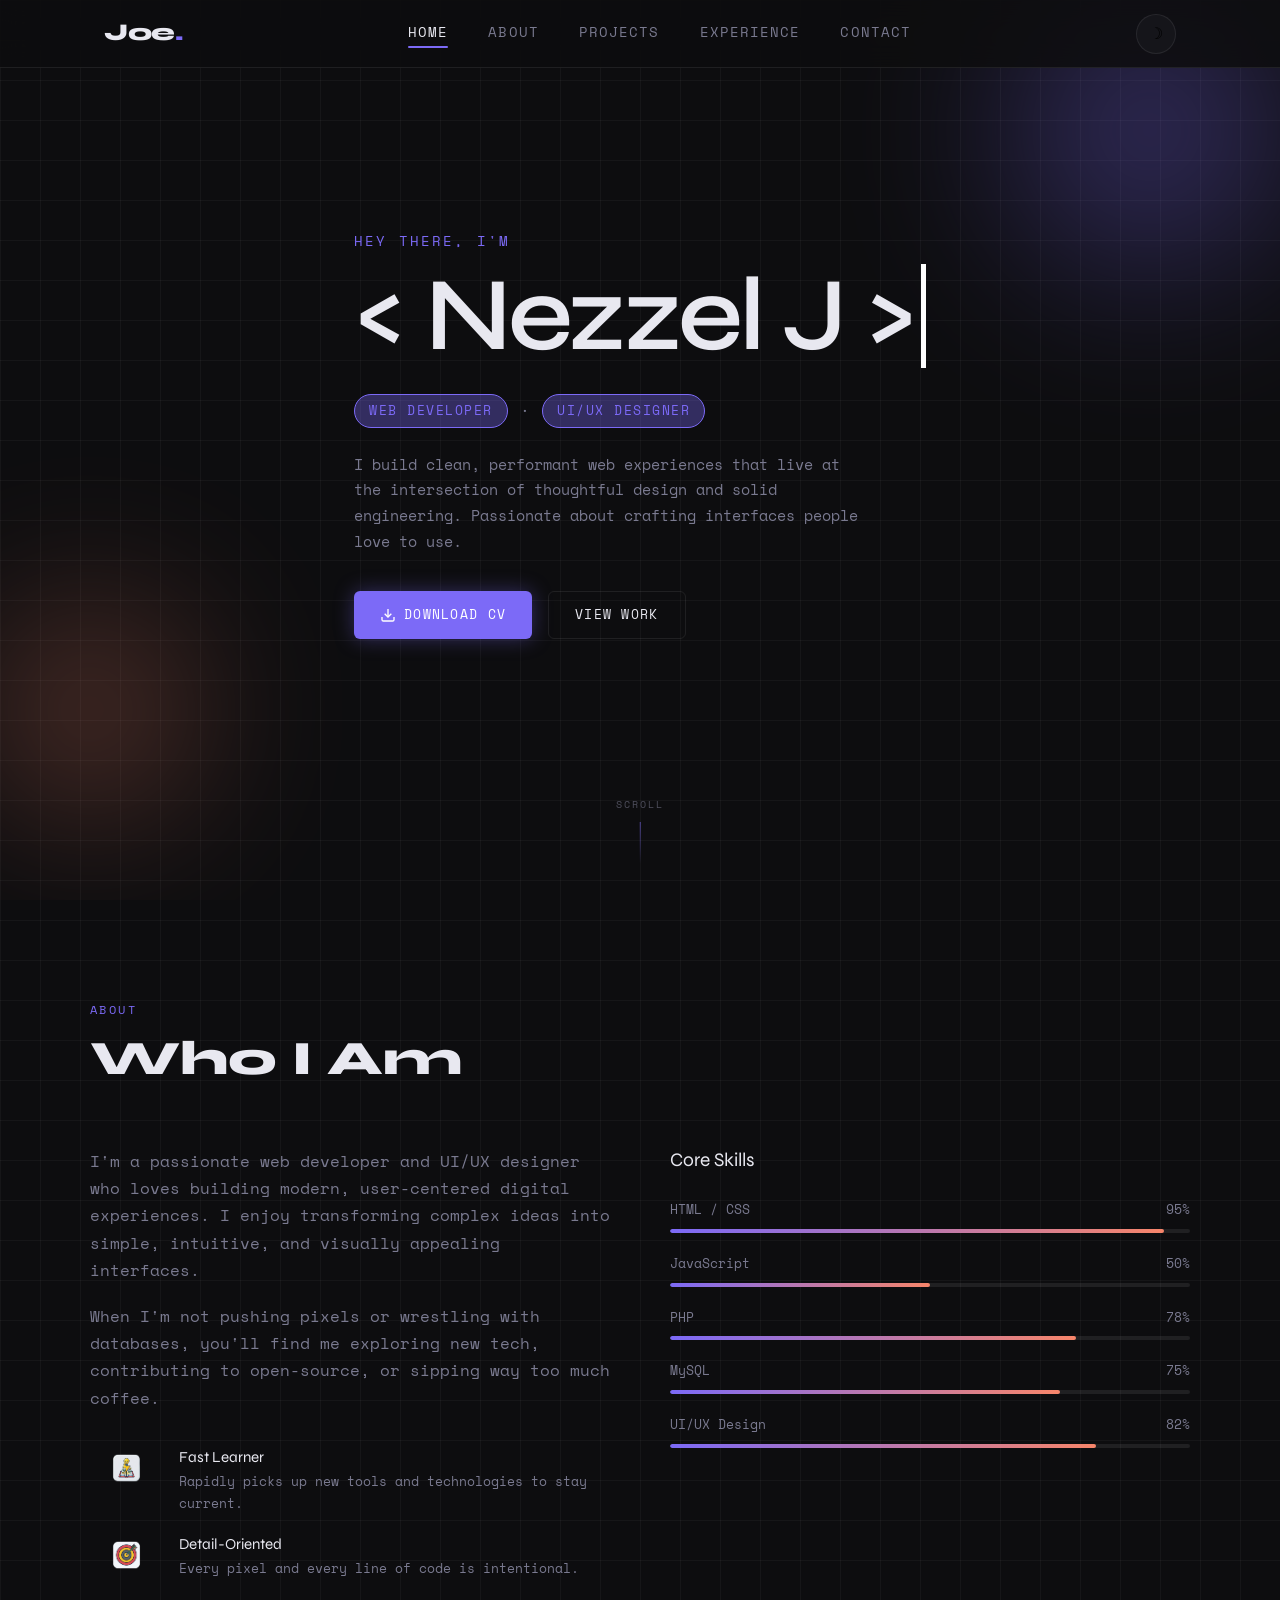
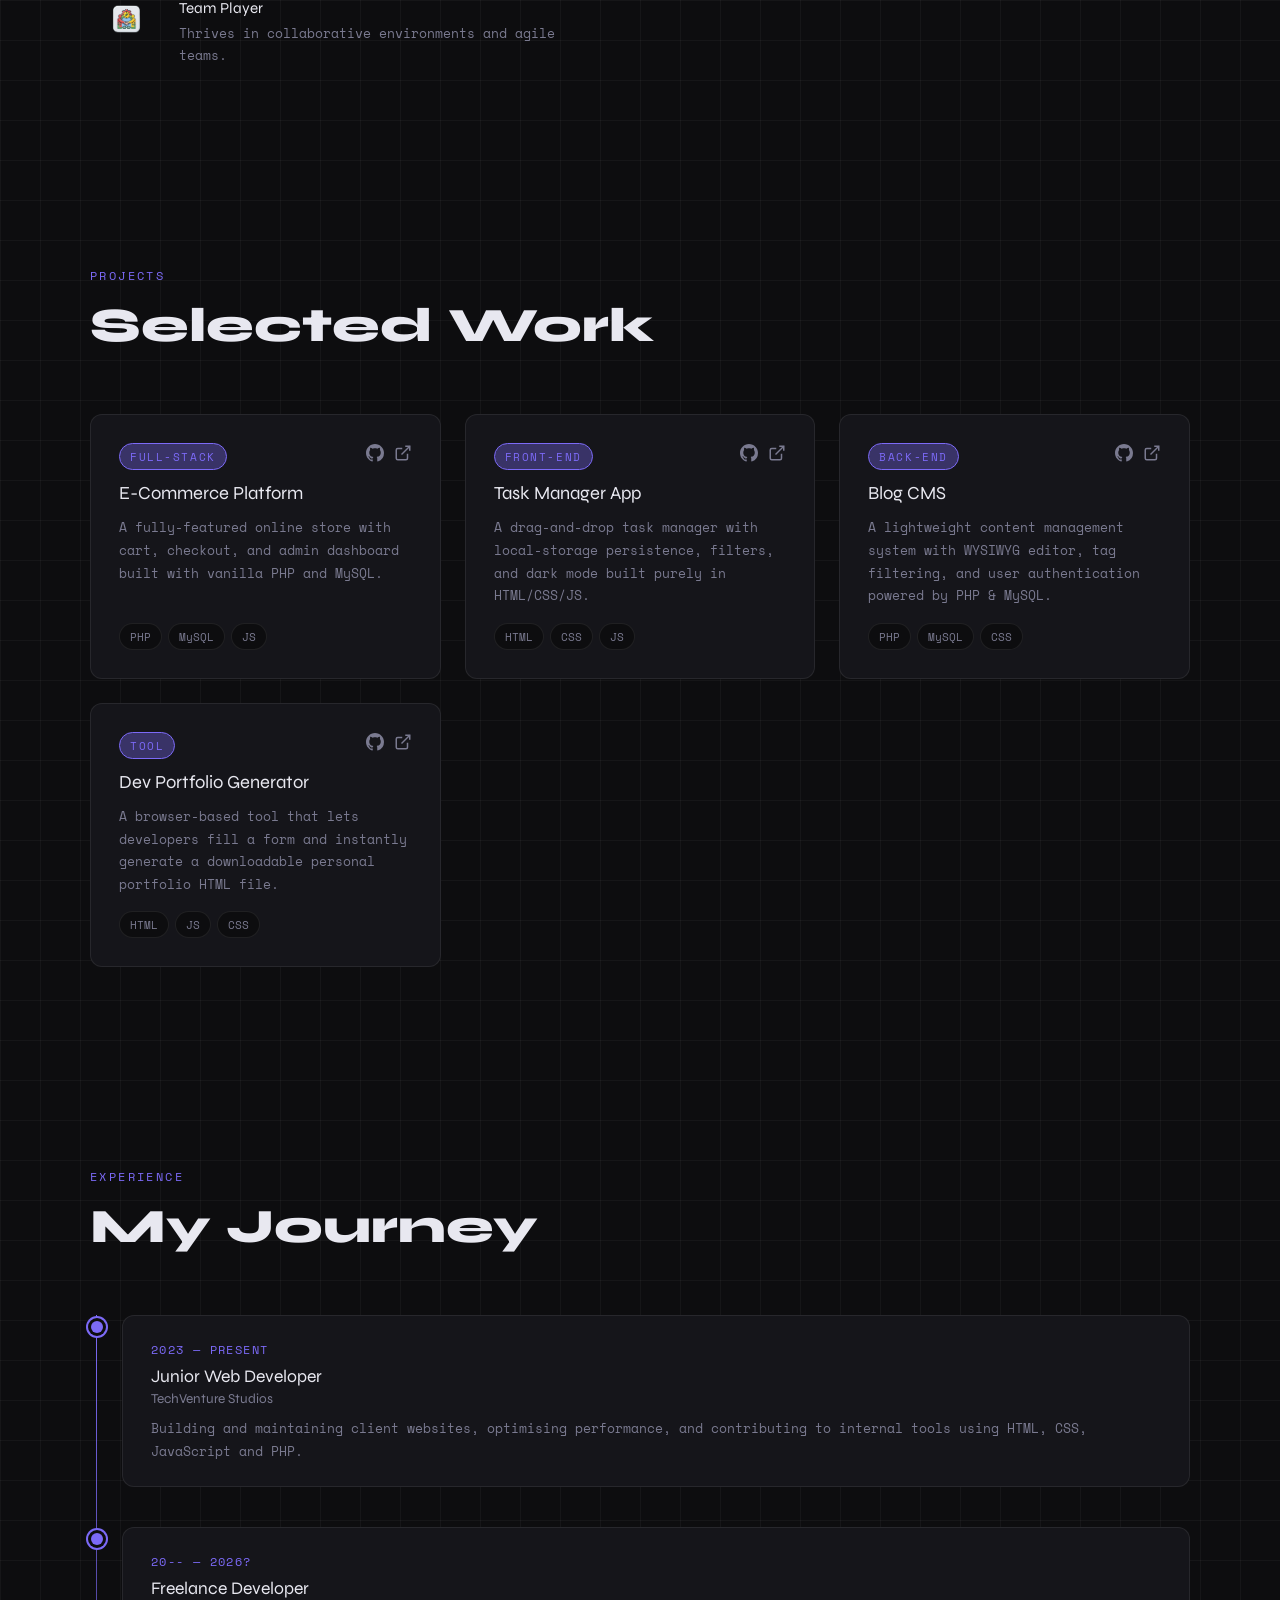
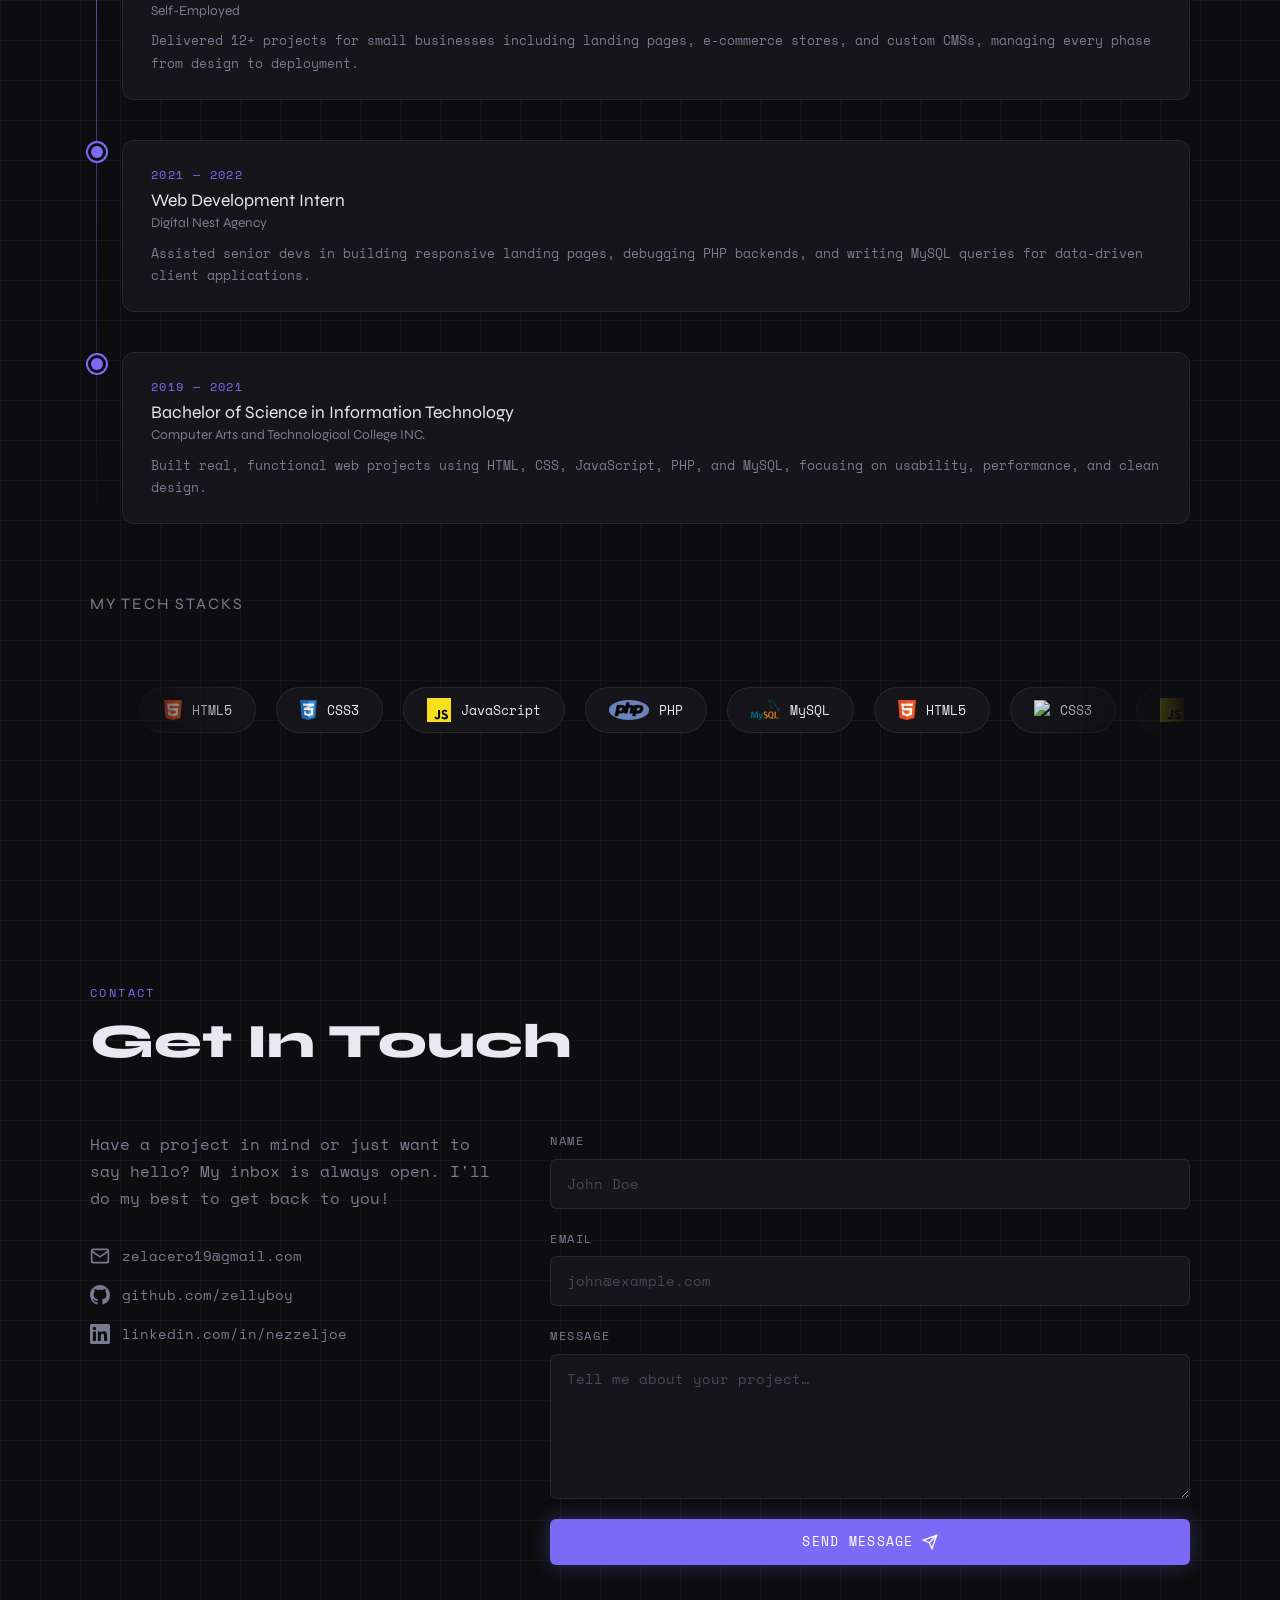
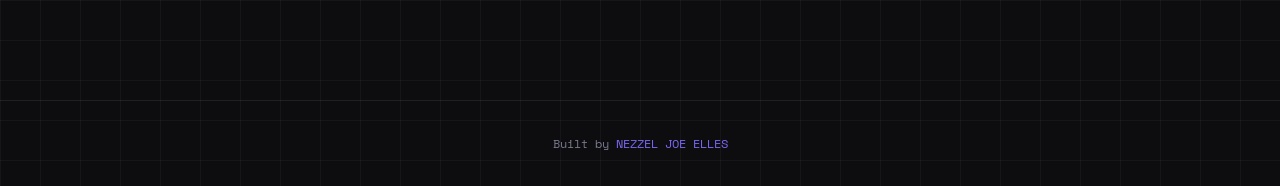
==== commit 26892e15: "Update index.html" ====
--- a/index.html
+++ b/index.html
@@ -155,7 +155,7 @@
     <div class="container">
       <div class="section-header reveal">
         <span class="section-label">Projects</span>
-        <h2 class="section-title">Selected Work</h2>
+        <h2 class="section-title" id="selected-w">Selected Work</h2>
       </div>
 
       <div class="projects-grid">
@@ -332,7 +332,7 @@
             </div>
             <div class="tech-chip">
              <!-- <svg viewBox="0 0 32 32" width="24" height="24"><path fill="#1572b6" d="M5.9 27.2 3 3h26l-2.9 24.2L16 29z"/><path fill="#33a9dc" d="M16 27.1V5.3h10.7L24.4 25.4z"/><path fill="#fff" d="M16 13H11.2l-.4-3.9H16V5.3H6.4l.1.9 1.1 12.7H16z"/><path fill="#ebebeb" d="M16 22.9l-.1.1-4.3-1.2-.3-3.5H7.5l.6 7 7.9 2.2v-4.6z"/><path fill="#fff" d="M16 18.9h4.4l-.4 4.1L16 24.2v4.5l7.9-2.1.9-11.8H16z"/></svg> -->
-              <img src="src/css.png" height="20px">
+              <img src="src/c" height="20px">
              CSS3
             </div>
             <div class="tech-chip">
@@ -362,7 +362,7 @@
     <div class="container">
       <div class="section-header reveal">
         <span class="section-label">Contact</span>
-        <h2 class="section-title">Get In Touch</h2>
+        <h2 class="section-title" id="getin-t">Get In Touch</h2>
       </div>
 
       <div class="contact-grid">
--- a/style.css
+++ b/style.css
@@ -830,7 +830,11 @@
 
 /* Mobile */
 @media (max-width: 560px) {
-  .section { padding: 70px 0; }
+  .section { padding: 70px 0;}
+  
+  .section-label, .section-title, .about-grid p{display: flex; justify-content: center; }
+
+  #selected-w, #getin-t{font-size: 25px;}
 
   .hero-name { font-size: clamp(3rem, 14vw, 4.5rem); }
 
@@ -842,4 +846,28 @@
   .timeline { padding-left: 20px; }
 
   .scroll-hint { display: none; }
-}
+
+  .role-tag {
+  display: flex;
+  justify-content: center;
+  align-items: center;
+  width: 130px;
+  height: 35px;
+  font-size: .6rem;
+  letter-spacing: .12em;
+  text-transform: uppercase;
+  padding: 5px 14px;
+  border-radius: 99px;
+  border: 1px solid var(--accent);
+  color: var(--accent);
+  background: var(--accent-glow);
+}
+.hero-role{
+  display:flex;
+  justify-content: center;
+}
+.hero-greeting{
+  display:flex;
+  justify-content: center;
+}
+}
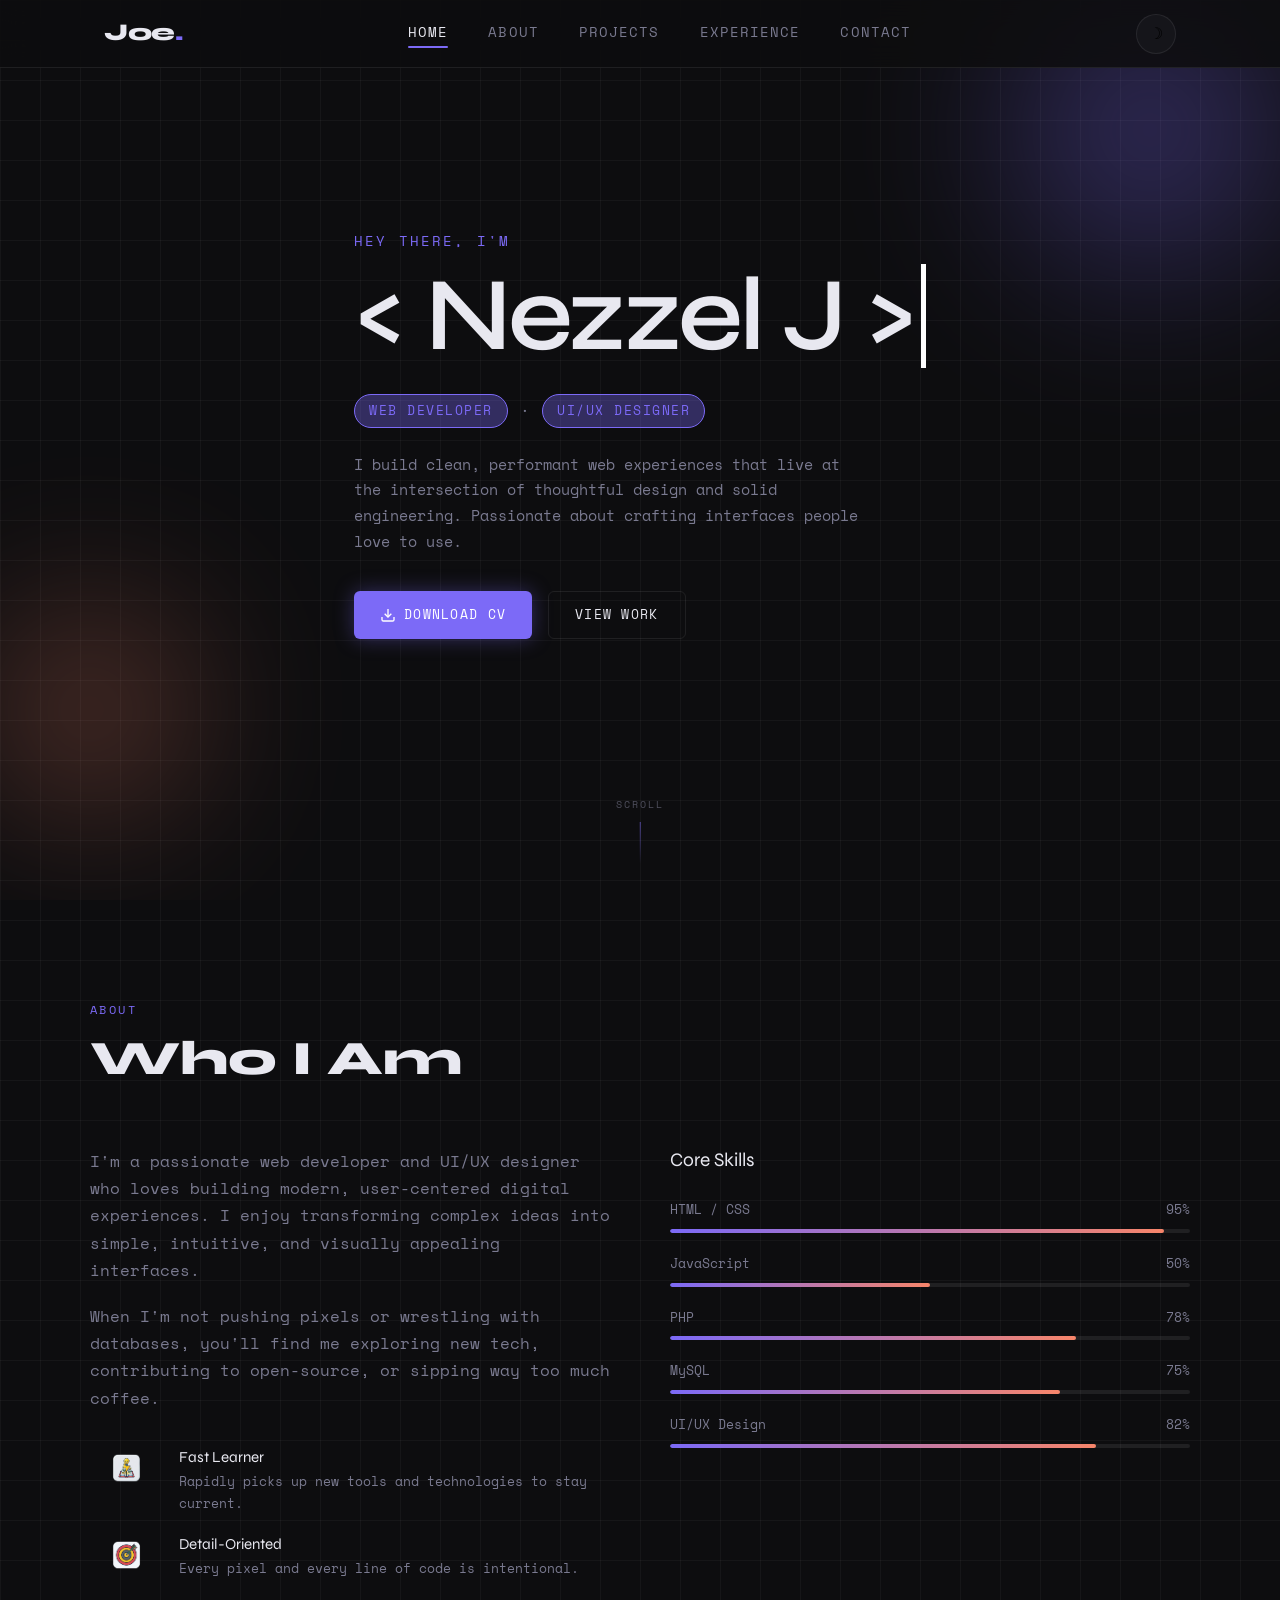
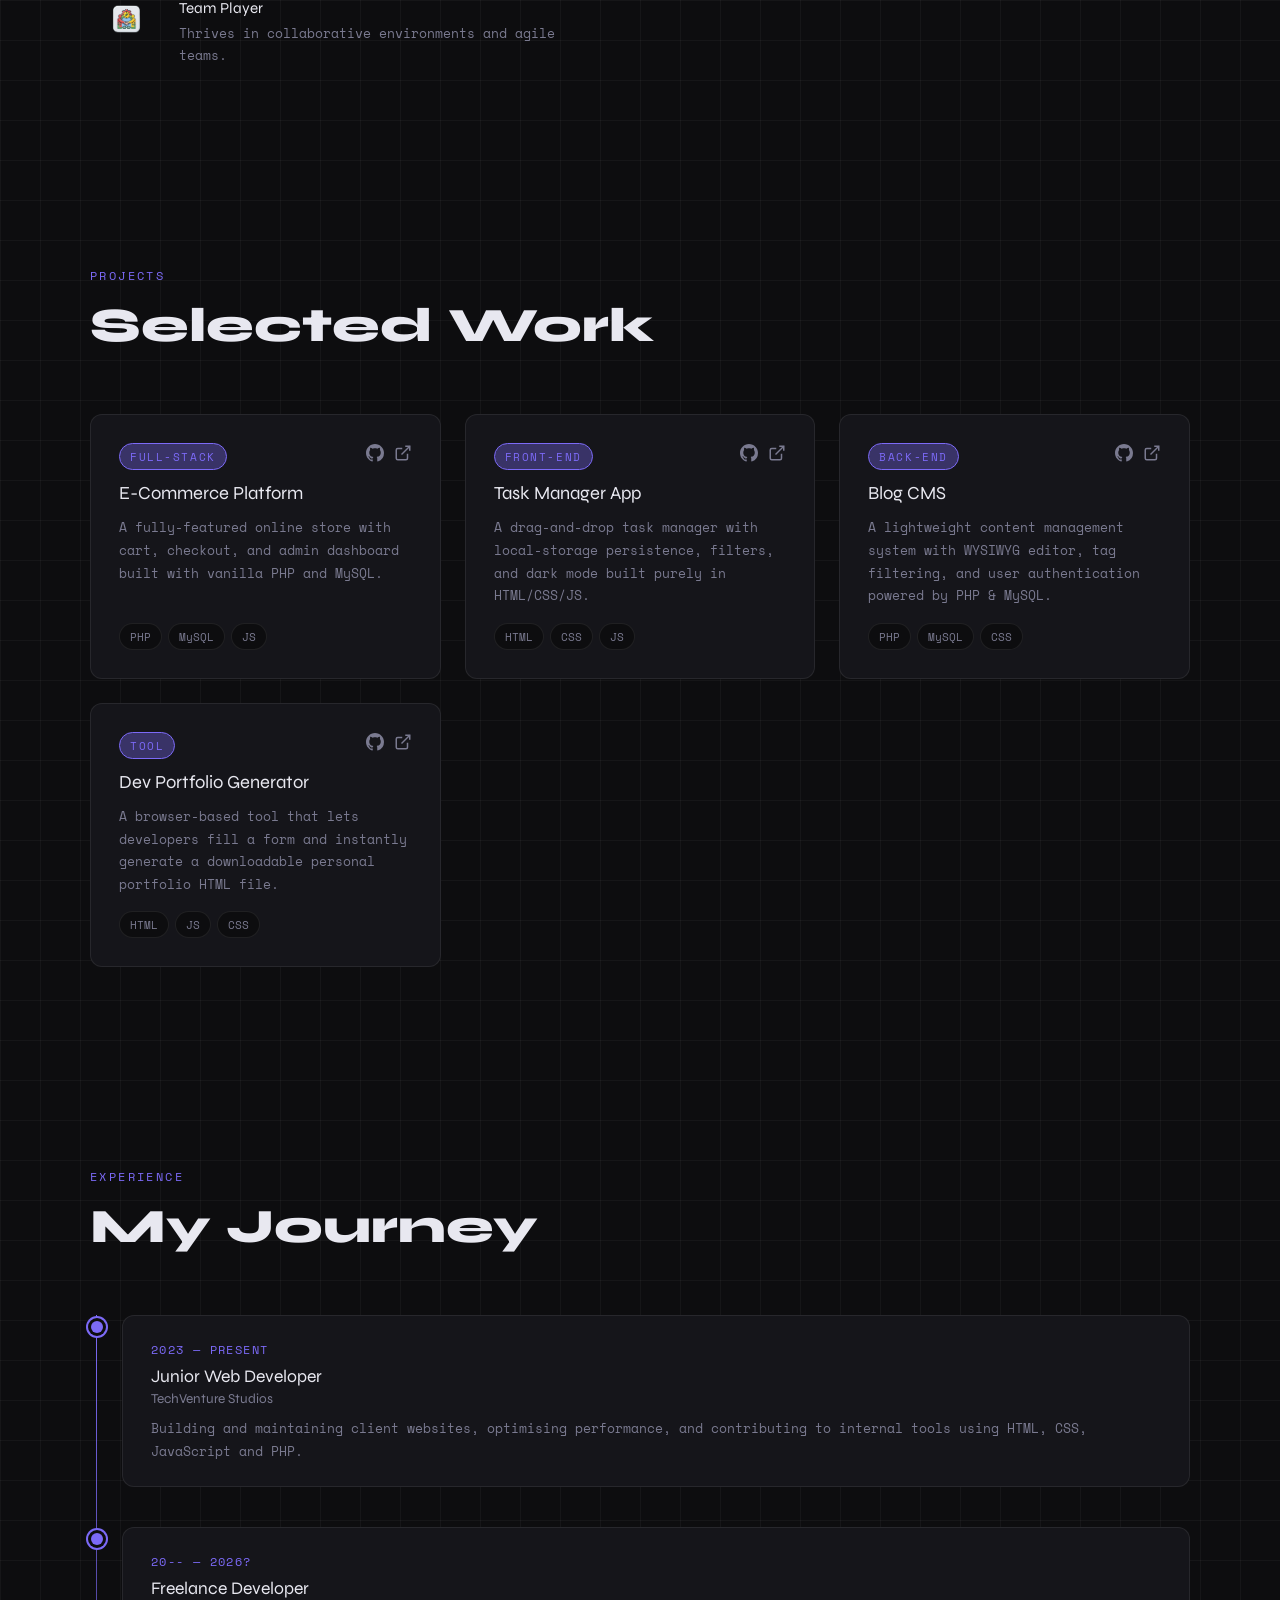
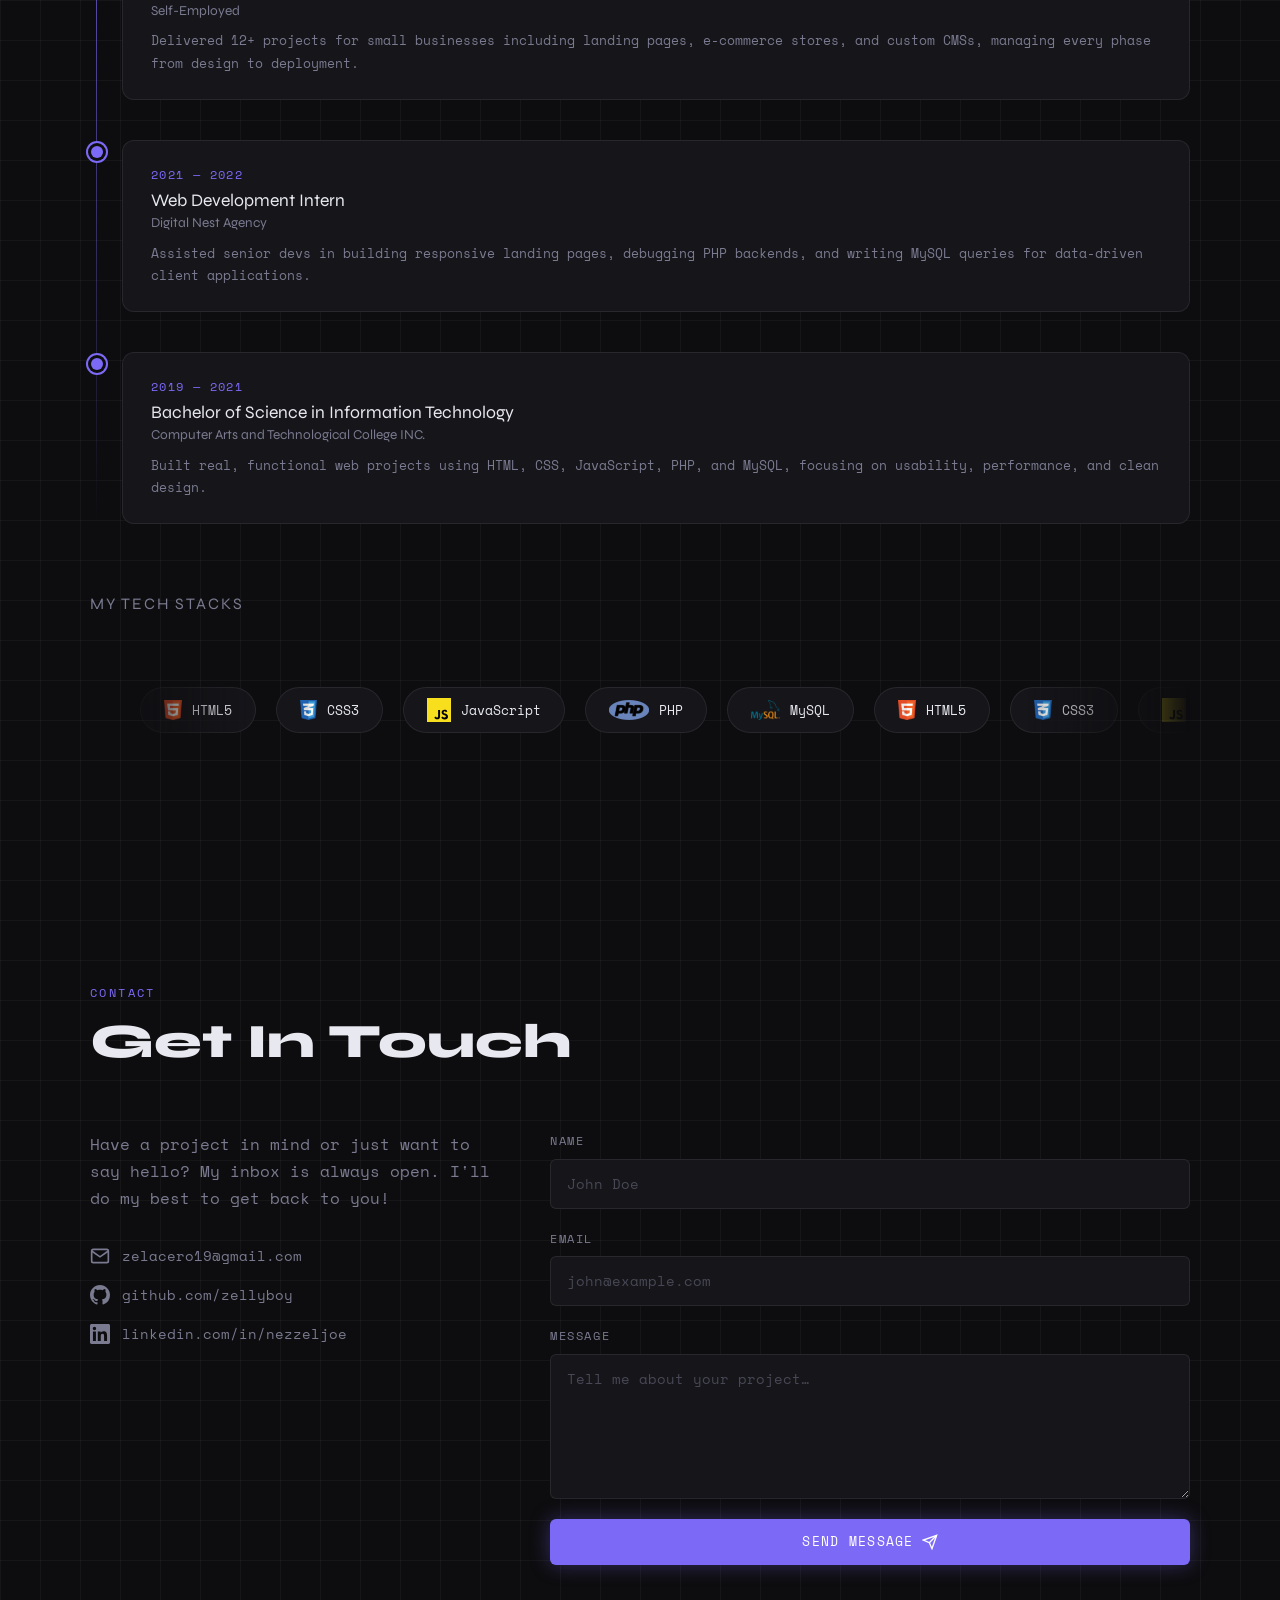
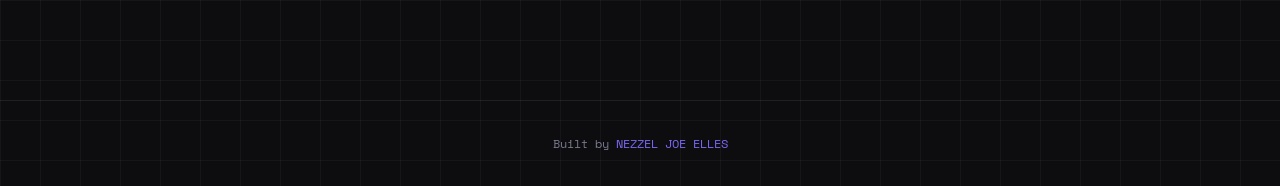
==== commit 660787bf: "Update index.html" ====
--- a/index.html
+++ b/index.html
@@ -332,7 +332,7 @@
             </div>
             <div class="tech-chip">
              <!-- <svg viewBox="0 0 32 32" width="24" height="24"><path fill="#1572b6" d="M5.9 27.2 3 3h26l-2.9 24.2L16 29z"/><path fill="#33a9dc" d="M16 27.1V5.3h10.7L24.4 25.4z"/><path fill="#fff" d="M16 13H11.2l-.4-3.9H16V5.3H6.4l.1.9 1.1 12.7H16z"/><path fill="#ebebeb" d="M16 22.9l-.1.1-4.3-1.2-.3-3.5H7.5l.6 7 7.9 2.2v-4.6z"/><path fill="#fff" d="M16 18.9h4.4l-.4 4.1L16 24.2v4.5l7.9-2.1.9-11.8H16z"/></svg> -->
-              <img src="src/c" height="20px">
+              <img src="src/css.png" height="20px">
              CSS3
             </div>
             <div class="tech-chip">
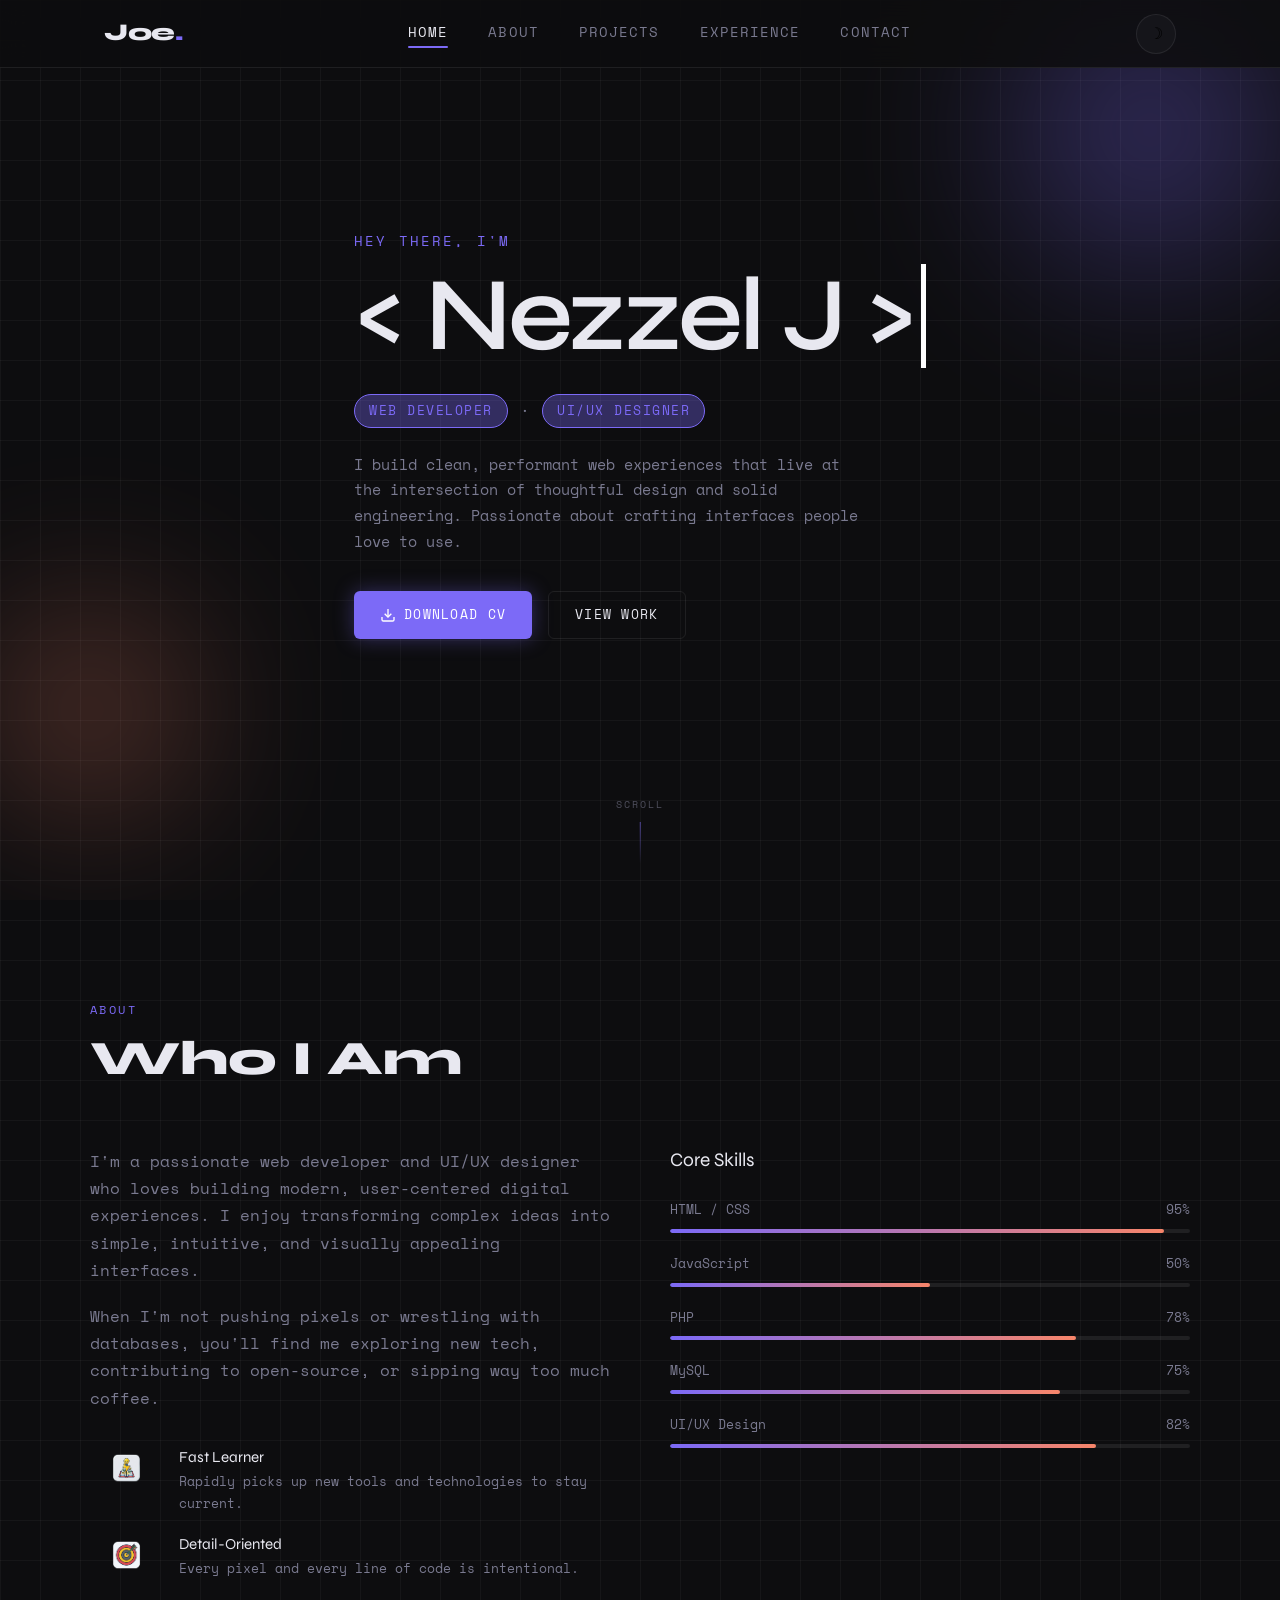
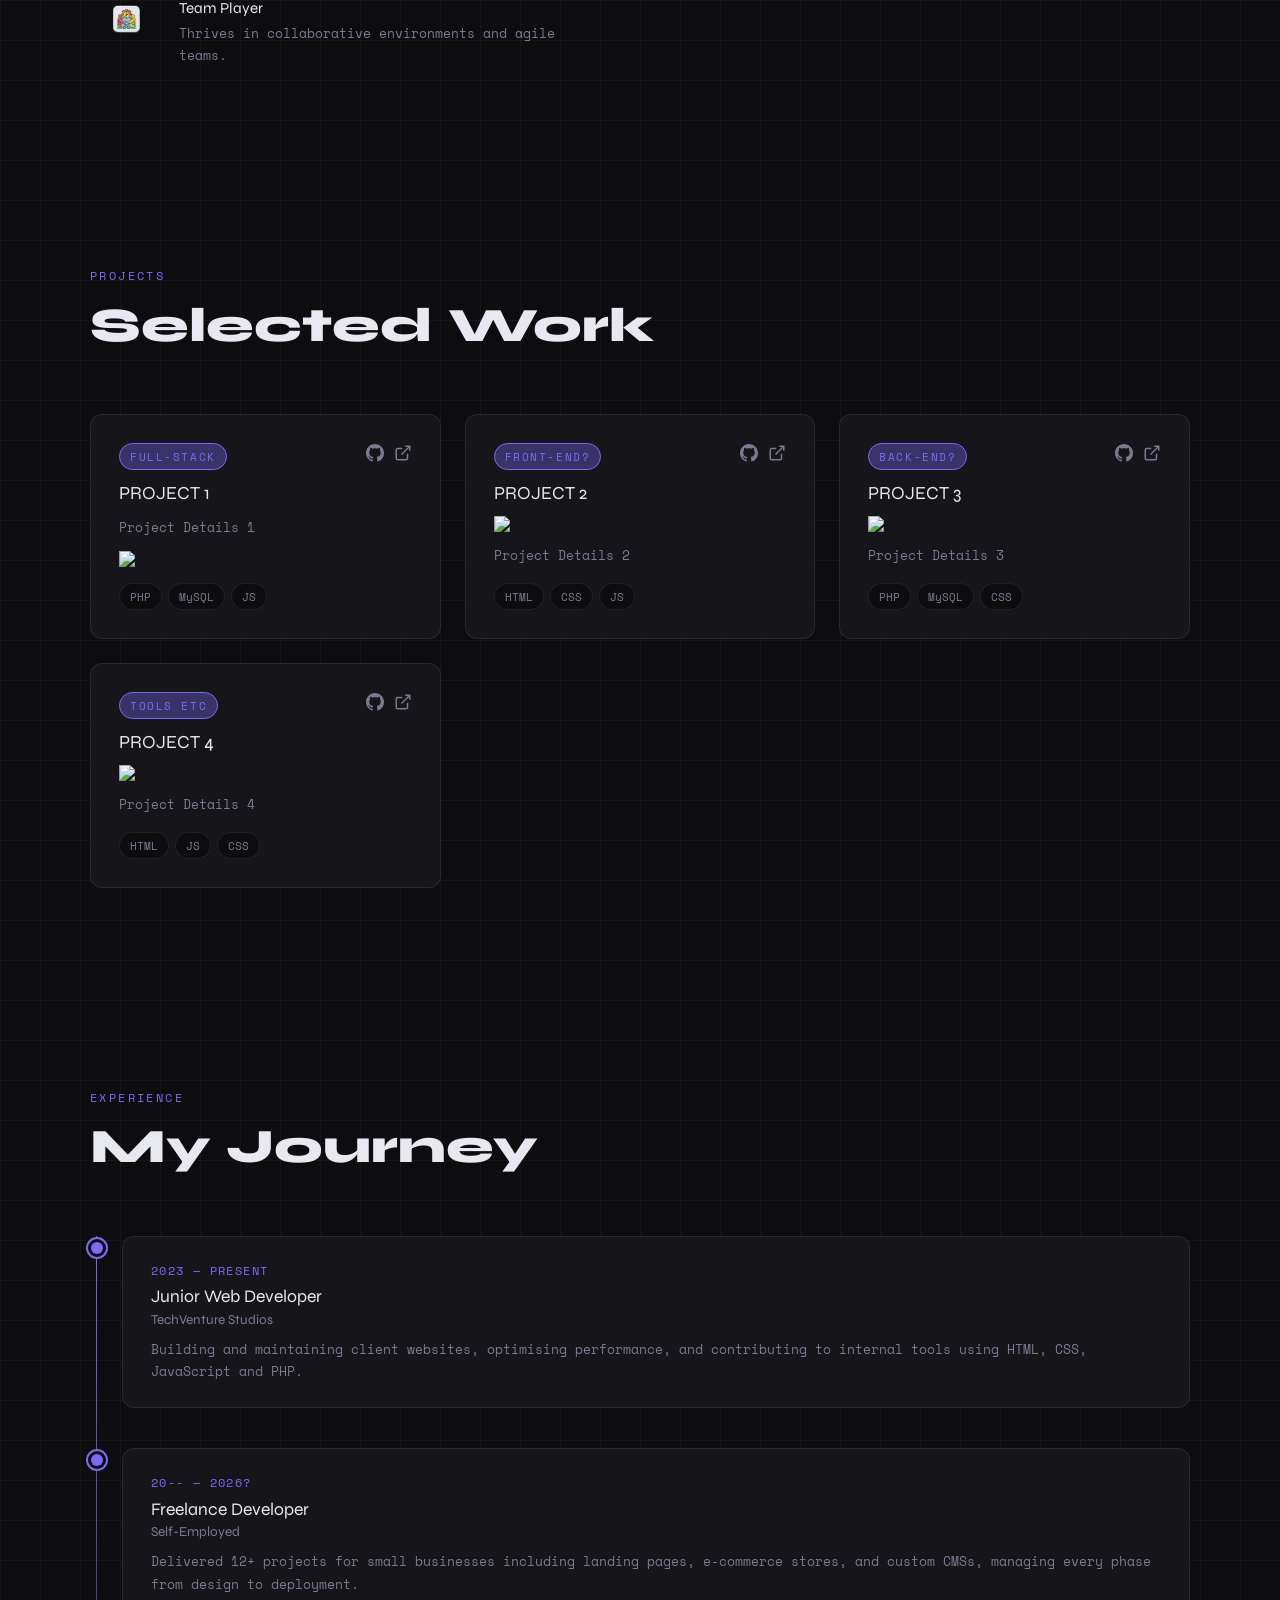
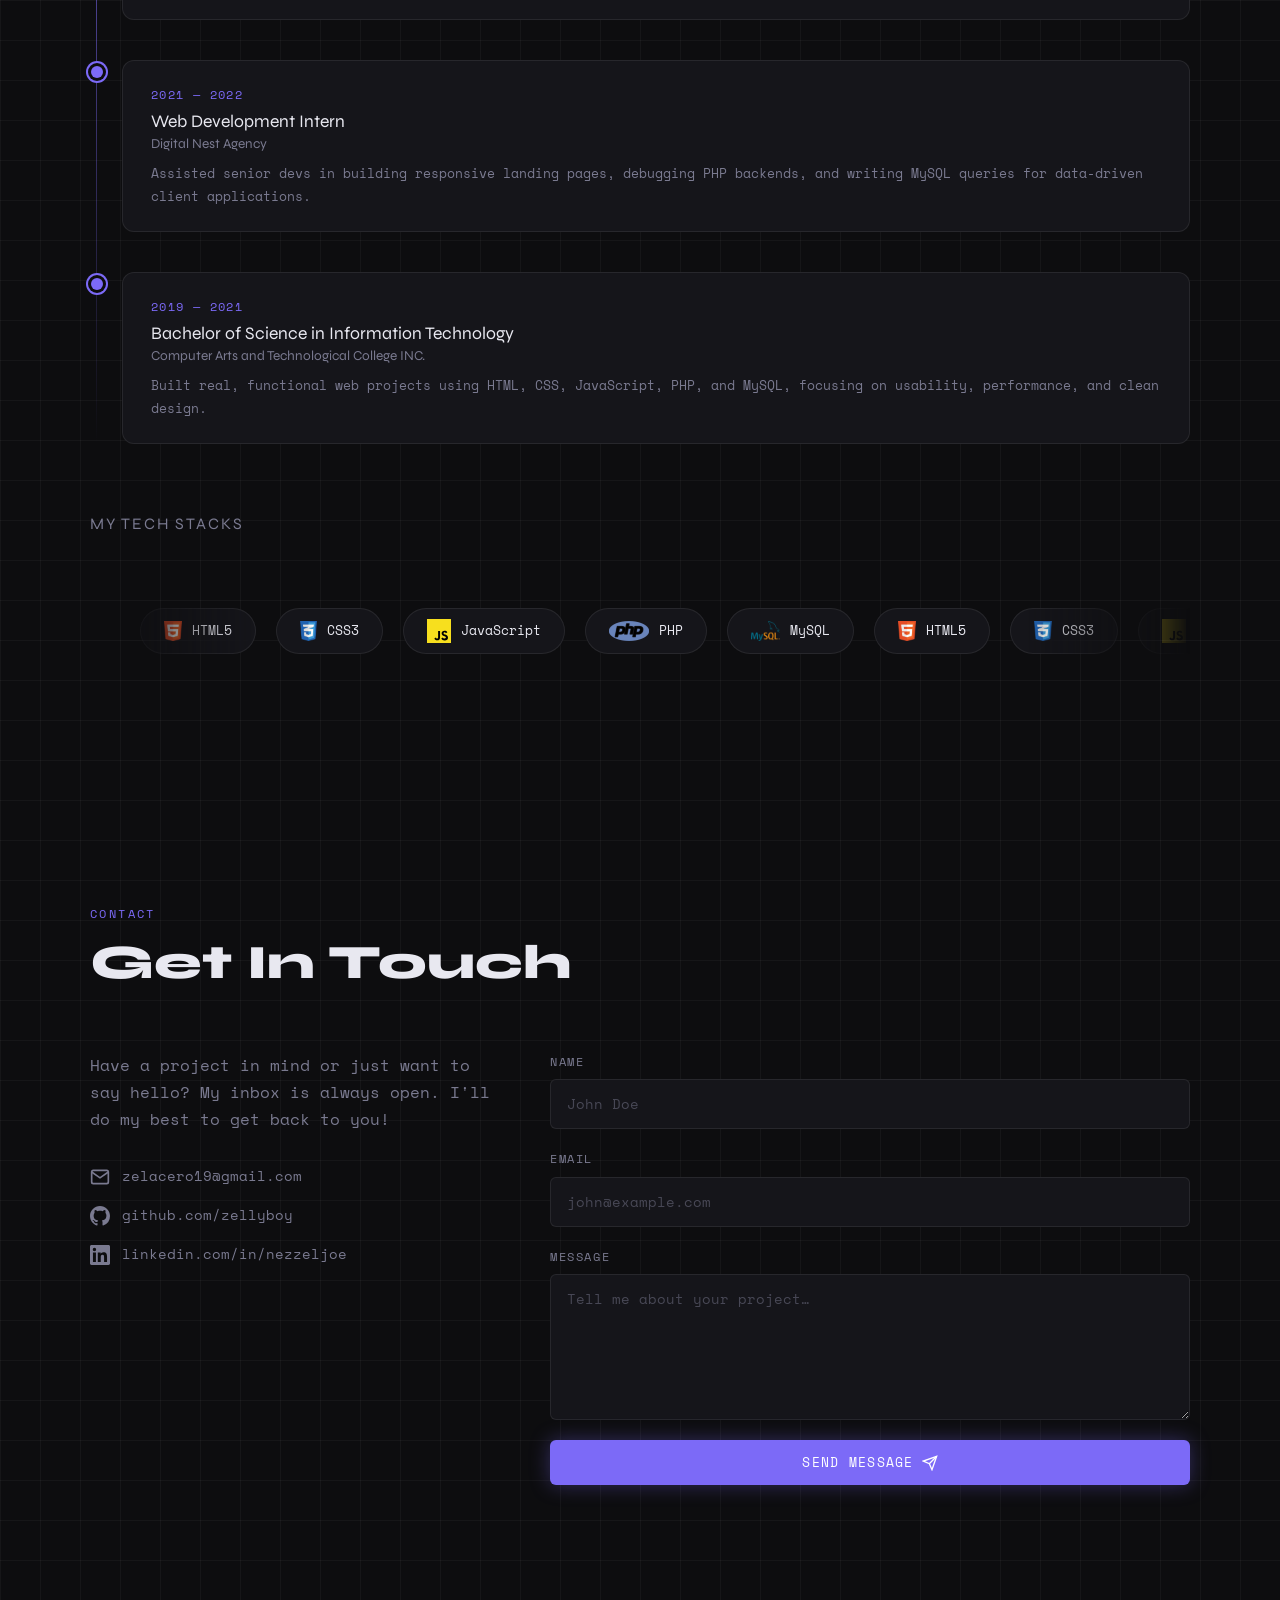
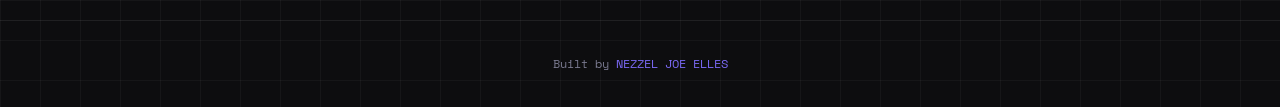
==== commit 33cf8947: "Update index.html" ====
--- a/index.html
+++ b/index.html
@@ -11,7 +11,7 @@
 </head>
 <body>
 
-  <!-- ========== NAVIGATION ========== -->
+  <!-- ========== NAVIGATION KO ITO ========== -->
   <header class="navbar" id="navbar">
     <div class="nav-inner">
       <a href="#home" class="nav-logo">Joe<span class="accent">.</span></a>
@@ -75,7 +75,7 @@
     </div>
   </section>
 
-  <!-- ========== ABOUT ========== -->
+  <!-- ========== ABOUT ME SEC ========== -->
   <section class="section" id="about">
     <div class="container">
       <div class="section-header reveal">
@@ -150,7 +150,7 @@
     </div>
   </section>
 
-  <!-- ========== PROJECTS ========== -->
+  <!-- ========== PROJECTS KO========== -->
   <section class="section" id="projects">
     <div class="container">
       <div class="section-header reveal">
@@ -172,8 +172,9 @@
               </a>
             </div>
           </div>
-          <h3>E-Commerce Platform</h3>
-          <p>A fully-featured online store with cart, checkout, and admin dashboard built with vanilla PHP and MySQL.</p>
+             <h3>PROJECT 1</h3>
+          <p> Project Details 1 </p>
+           <img src="image.jpg">
           <div class="card-tags">
             <span>PHP</span><span>MySQL</span><span>JS</span>
           </div>
@@ -181,7 +182,7 @@
 
         <article class="project-card reveal">
           <div class="card-top">
-            <span class="card-category">Front-End</span>
+            <span class="card-category">Front-End?</span>
             <div class="card-links">
               <a href="#" aria-label="GitHub" class="card-icon-link">
                 <svg width="18" height="18" viewBox="0 0 24 24" fill="currentColor"><path d="M12 0C5.37 0 0 5.37 0 12c0 5.31 3.435 9.795 8.205 11.385.6.105.825-.255.825-.57 0-.285-.015-1.23-.015-2.235-3.015.555-3.795-.735-4.035-1.41-.135-.345-.72-1.41-1.23-1.695-.42-.225-1.02-.78-.015-.795.945-.015 1.62.87 1.845 1.23 1.08 1.815 2.805 1.305 3.495.99.105-.78.42-1.305.765-1.605-2.67-.3-5.46-1.335-5.46-5.925 0-1.305.465-2.385 1.23-3.225-.12-.3-.54-1.53.12-3.18 0 0 1.005-.315 3.3 1.23.96-.27 1.98-.405 3-.405s2.04.135 3 .405c2.295-1.56 3.3-1.23 3.3-1.23.66 1.65.24 2.88.12 3.18.765.84 1.23 1.905 1.23 3.225 0 4.605-2.805 5.625-5.475 5.925.435.375.81 1.095.81 2.22 0 1.605-.015 2.895-.015 3.3 0 .315.225.69.825.57A12.02 12.02 0 0 0 24 12c0-6.63-5.37-12-12-12z"/></svg>
@@ -191,8 +192,9 @@
               </a>
             </div>
           </div>
-          <h3>Task Manager App</h3>
-          <p>A drag-and-drop task manager with local-storage persistence, filters, and dark mode built purely in HTML/CSS/JS.</p>
+            <h3>PROJECT 2</h3>
+          <img src="image.jpg">
+          <p> Project Details 2 </p>
           <div class="card-tags">
             <span>HTML</span><span>CSS</span><span>JS</span>
           </div>
@@ -200,7 +202,7 @@
 
         <article class="project-card reveal">
           <div class="card-top">
-            <span class="card-category">Back-End</span>
+            <span class="card-category">Back-End?</span>
             <div class="card-links">
               <a href="#" aria-label="GitHub" class="card-icon-link">
                 <svg width="18" height="18" viewBox="0 0 24 24" fill="currentColor"><path d="M12 0C5.37 0 0 5.37 0 12c0 5.31 3.435 9.795 8.205 11.385.6.105.825-.255.825-.57 0-.285-.015-1.23-.015-2.235-3.015.555-3.795-.735-4.035-1.41-.135-.345-.72-1.41-1.23-1.695-.42-.225-1.02-.78-.015-.795.945-.015 1.62.87 1.845 1.23 1.08 1.815 2.805 1.305 3.495.99.105-.78.42-1.305.765-1.605-2.67-.3-5.46-1.335-5.46-5.925 0-1.305.465-2.385 1.23-3.225-.12-.3-.54-1.53.12-3.18 0 0 1.005-.315 3.3 1.23.96-.27 1.98-.405 3-.405s2.04.135 3 .405c2.295-1.56 3.3-1.23 3.3-1.23.66 1.65.24 2.88.12 3.18.765.84 1.23 1.905 1.23 3.225 0 4.605-2.805 5.625-5.475 5.925.435.375.81 1.095.81 2.22 0 1.605-.015 2.895-.015 3.3 0 .315.225.69.825.57A12.02 12.02 0 0 0 24 12c0-6.63-5.37-12-12-12z"/></svg>
@@ -210,8 +212,9 @@
               </a>
             </div>
           </div>
-          <h3>Blog CMS</h3>
-          <p>A lightweight content management system with WYSIWYG editor, tag filtering, and user authentication powered by PHP & MySQL.</p>
+           <h3>PROJECT 3</h3>
+          <img src="image.jpg">
+          <p> Project Details 3 </p>
           <div class="card-tags">
             <span>PHP</span><span>MySQL</span><span>CSS</span>
           </div>
@@ -219,7 +222,7 @@
 
         <article class="project-card reveal">
           <div class="card-top">
-            <span class="card-category">Tool</span>
+            <span class="card-category">Tools etc</span>
             <div class="card-links">
               <a href="#" aria-label="GitHub" class="card-icon-link">
                 <svg width="18" height="18" viewBox="0 0 24 24" fill="currentColor"><path d="M12 0C5.37 0 0 5.37 0 12c0 5.31 3.435 9.795 8.205 11.385.6.105.825-.255.825-.57 0-.285-.015-1.23-.015-2.235-3.015.555-3.795-.735-4.035-1.41-.135-.345-.72-1.41-1.23-1.695-.42-.225-1.02-.78-.015-.795.945-.015 1.62.87 1.845 1.23 1.08 1.815 2.805 1.305 3.495.99.105-.78.42-1.305.765-1.605-2.67-.3-5.46-1.335-5.46-5.925 0-1.305.465-2.385 1.23-3.225-.12-.3-.54-1.53.12-3.18 0 0 1.005-.315 3.3 1.23.96-.27 1.98-.405 3-.405s2.04.135 3 .405c2.295-1.56 3.3-1.23 3.3-1.23.66 1.65.24 2.88.12 3.18.765.84 1.23 1.905 1.23 3.225 0 4.605-2.805 5.625-5.475 5.925.435.375.81 1.095.81 2.22 0 1.605-.015 2.895-.015 3.3 0 .315.225.69.825.57A12.02 12.02 0 0 0 24 12c0-6.63-5.37-12-12-12z"/></svg>
@@ -229,8 +232,10 @@
               </a>
             </div>
           </div>
-          <h3>Dev Portfolio Generator</h3>
-          <p>A browser-based tool that lets developers fill a form and instantly generate a downloadable personal portfolio HTML file.</p>
+          <h3>PROJECT 4</h3>
+          <img src="image.jpg">
+          <p> Project Details 4 </p>
+          
           <div class="card-tags">
             <span>HTML</span><span>JS</span><span>CSS</span>
           </div>
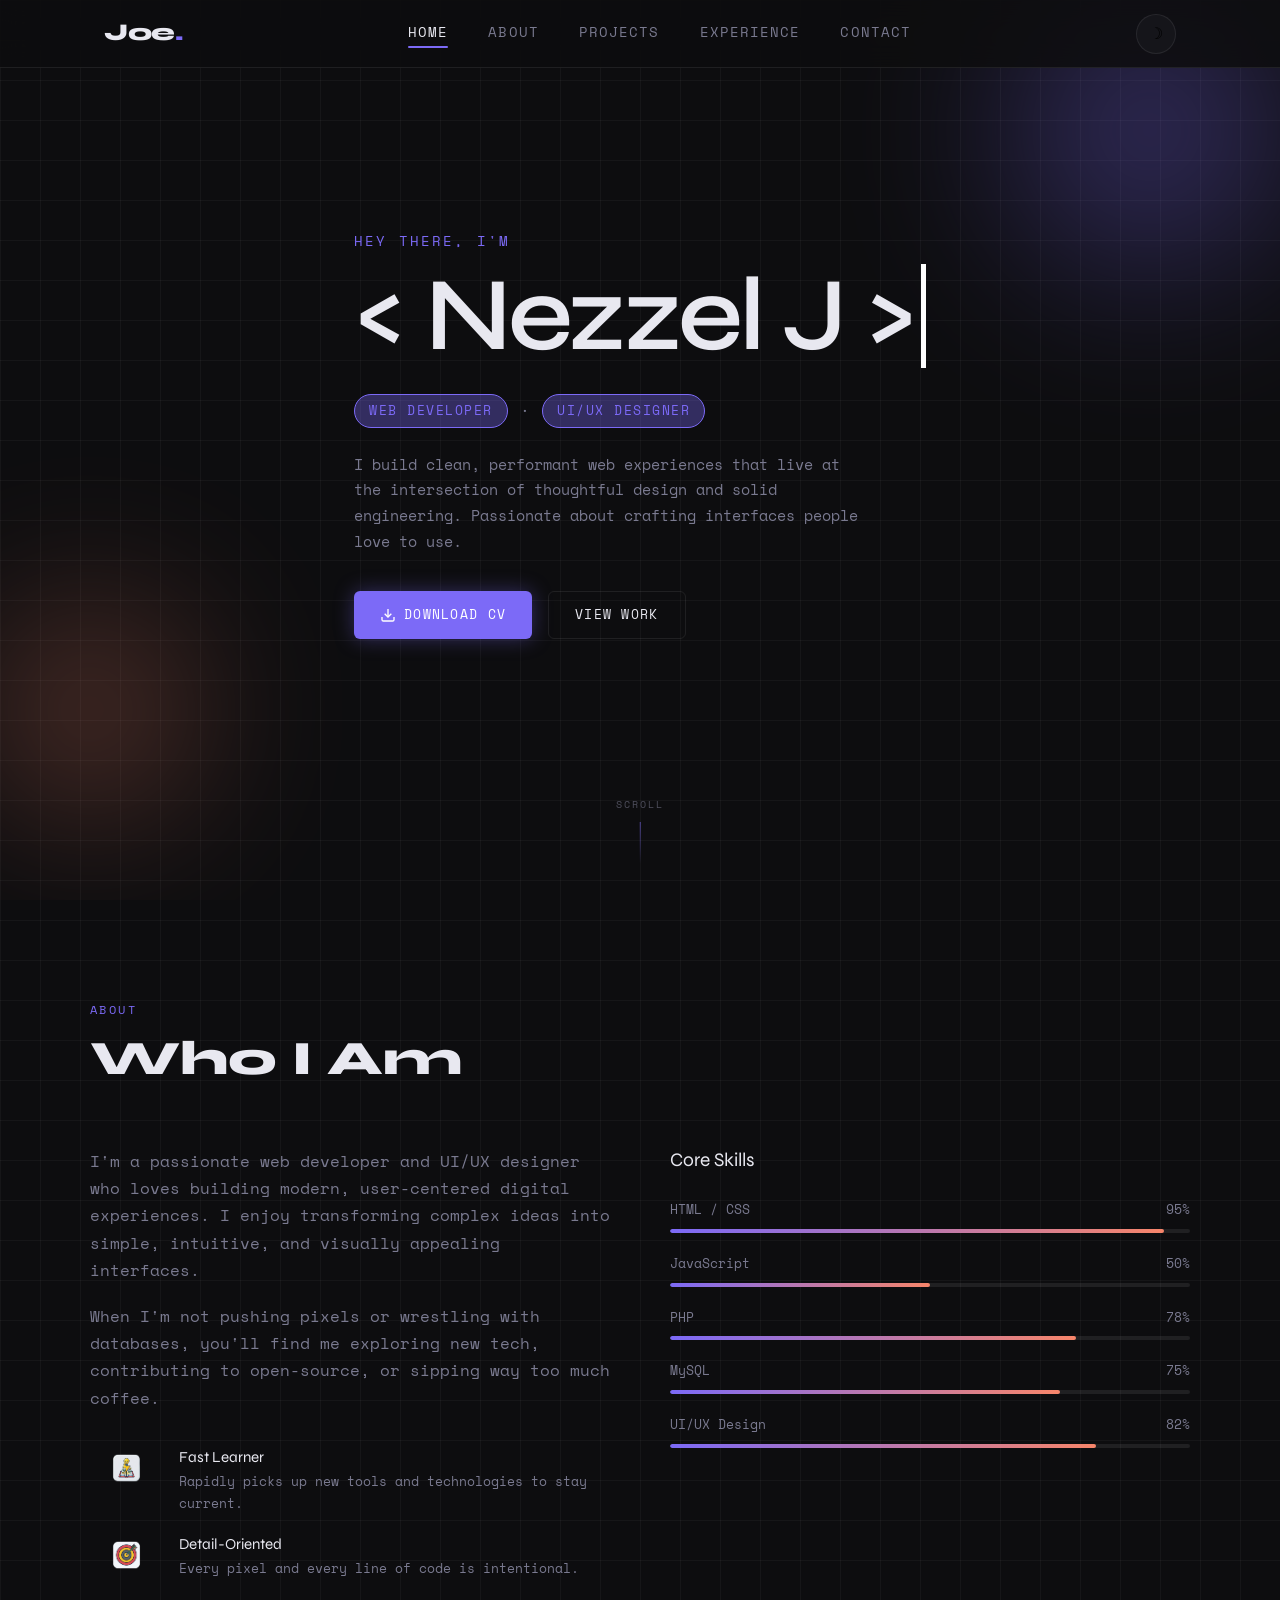
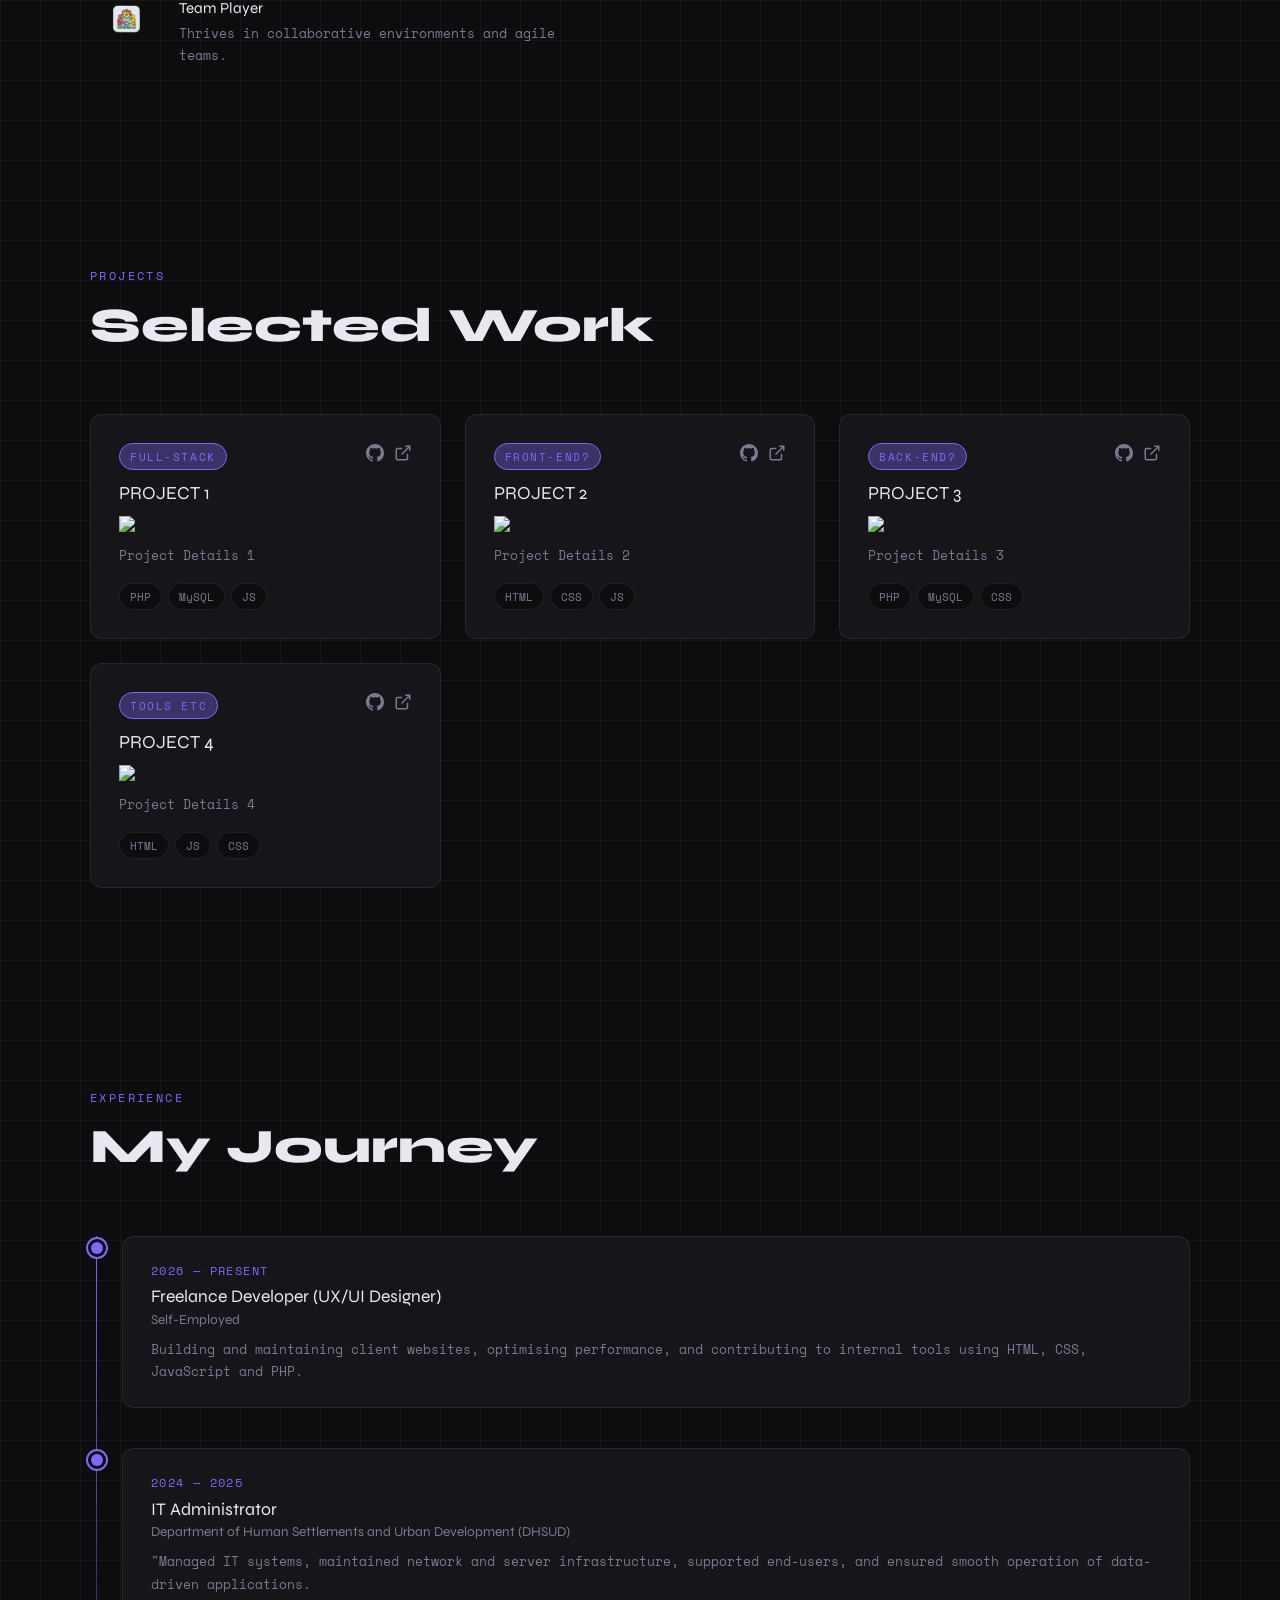
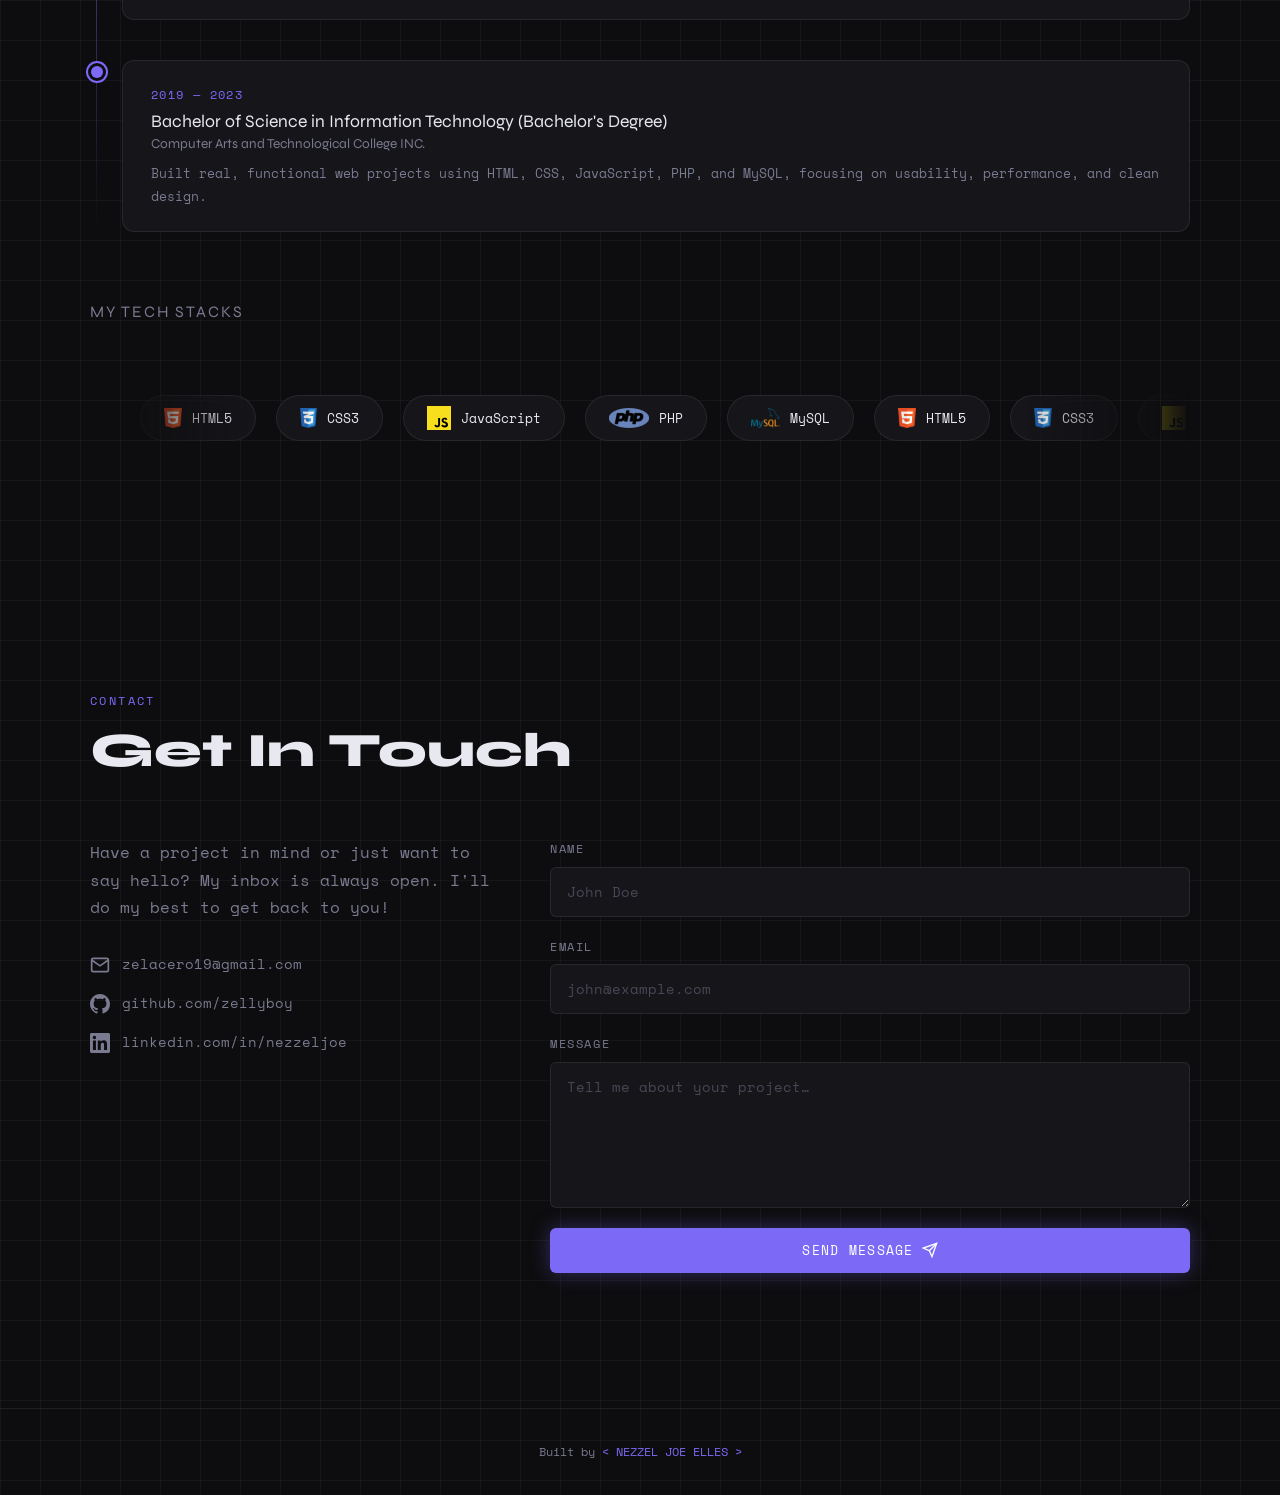
==== commit e3702776: "Update index.html" ====
--- a/index.html
+++ b/index.html
@@ -173,8 +173,8 @@
             </div>
           </div>
              <h3>PROJECT 1</h3>
+           <img src="image.jpg">
           <p> Project Details 1 </p>
-           <img src="image.jpg">
           <div class="card-tags">
             <span>PHP</span><span>MySQL</span><span>JS</span>
           </div>
@@ -259,38 +259,30 @@
         <div class="timeline-item reveal">
           <div class="timeline-dot"></div>
           <div class="timeline-card">
-            <span class="timeline-date">2023 — Present</span>
-            <h3>Junior Web Developer</h3>
-            <h4>TechVenture Studios</h4>
+            <span class="timeline-date">2026 — Present</span>
+            <h3>Freelance Developer (UX/UI Designer) </h3>
+            <h4>Self-Employed</h4>
             <p>Building and maintaining client websites, optimising performance, and contributing to internal tools using HTML, CSS, JavaScript and PHP.</p>
           </div>
         </div>
+
+       
 
         <div class="timeline-item reveal">
           <div class="timeline-dot"></div>
           <div class="timeline-card">
-            <span class="timeline-date">20-- — 2026?</span>
-            <h3>Freelance Developer</h3>
-            <h4>Self-Employed</h4>
-            <p>Delivered 12+ projects for small businesses including landing pages, e-commerce stores, and custom CMSs, managing every phase from design to deployment.</p>
+            <span class="timeline-date">2024 — 2025</span>
+            <h3>IT Administrator</h3>
+            <h4>Department of Human Settlements and Urban Development (DHSUD) </h4>
+            <p>"Managed IT systems, maintained network and server infrastructure, supported end-users, and ensured smooth operation of data-driven applications.</p>  
           </div>
         </div>
 
         <div class="timeline-item reveal">
           <div class="timeline-dot"></div>
           <div class="timeline-card">
-            <span class="timeline-date">2021 — 2022</span>
-            <h3>Web Development Intern</h3>
-            <h4>Digital Nest Agency</h4>
-            <p>Assisted senior devs in building responsive landing pages, debugging PHP backends, and writing MySQL queries for data-driven client applications.</p>
-          </div>
-        </div>
-
-        <div class="timeline-item reveal">
-          <div class="timeline-dot"></div>
-          <div class="timeline-card">
-            <span class="timeline-date">2019 — 2021</span>
-            <h3>Bachelor of Science in Information Technology</h3>
+            <span class="timeline-date">2019 — 2023</span>
+            <h3>Bachelor of Science in Information Technology (Bachelor's Degree)</h3>
             <h4>Computer Arts and Technological College INC.</h4>
             <p>Built real, functional web projects using HTML, CSS, JavaScript, PHP, and MySQL, focusing on usability, performance, and clean design.</p>
           </div>
@@ -414,7 +406,7 @@
 
   <!-- ========== FOOTER ========== -->
   <footer class="footer">
-    <p>Built by <span class="accent">NEZZEL JOE ELLES</span></p>
+    <p>Built by <span class="accent">&lt NEZZEL JOE ELLES &gt </span></p>
   </footer>
 
   <script src="script.js"></script>
